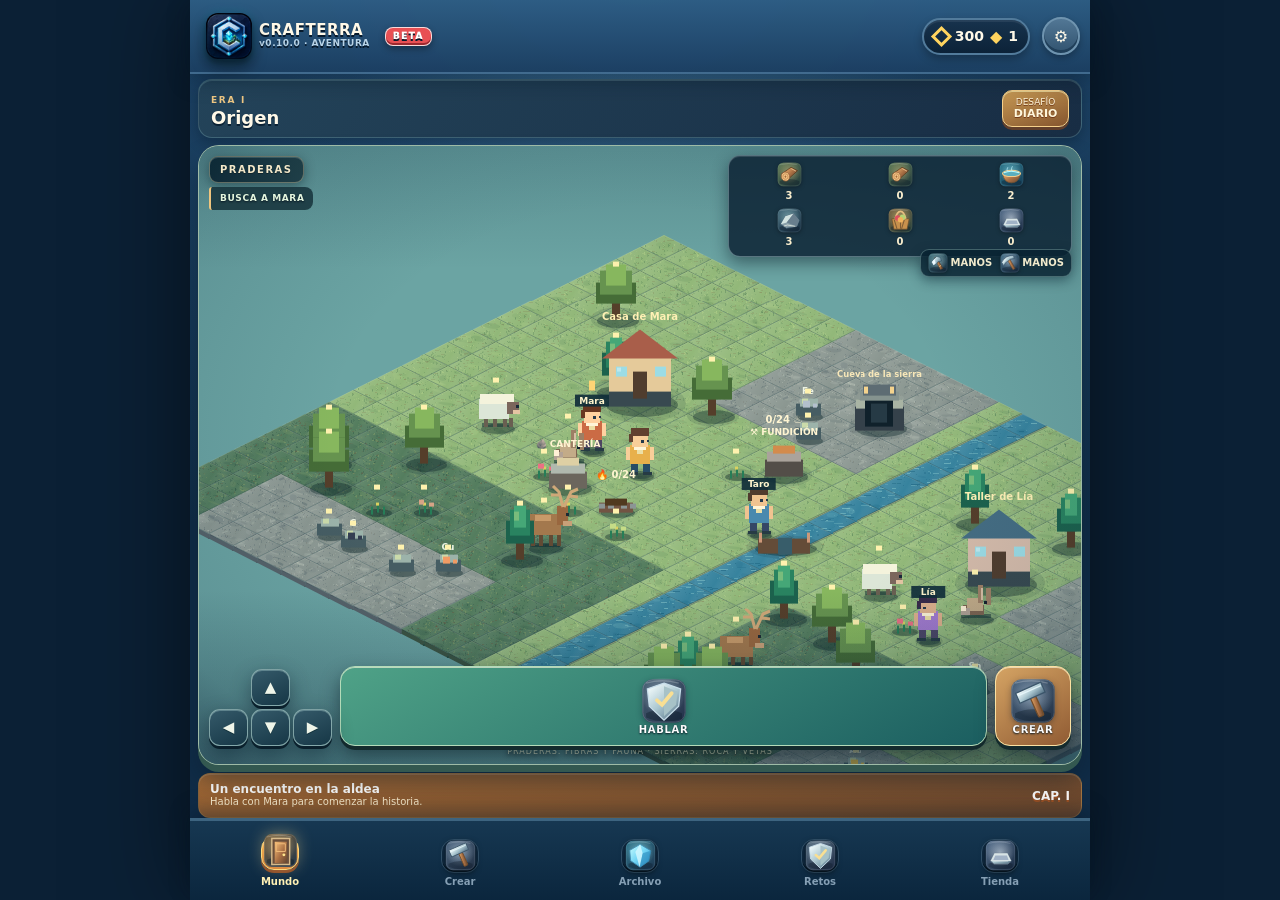
==== index.html @ af6bd3e3 "release(terrain): refresh index.html and offline PWA for textured ground v0.10.0" ====
<!doctype html><html lang="es"><head><meta charset="utf-8"><meta name="viewport" content="width=device-width,initial-scale=1,viewport-fit=cover,user-scalable=no"><meta name="theme-color" content="#112b3e"><meta name="description" content="CRAFTERRA — De una piedra a las estrellas."><link rel="manifest" href="manifest.webmanifest"><link rel="icon" type="image/png" sizes="64x64" href="assets/favicon-64.png"><link rel="apple-touch-icon" href="assets/apple-touch-icon.png"><link rel="stylesheet" href="css/game.css?v=0.2.32-visualb1"><link rel="stylesheet" href="css/adventure-world.css?v=0.8.0-premium3"><link rel="stylesheet" href="css/craft-layout.css?v=0.8.2"><title>CRAFTERRA</title></head><body>
<div id="splash"><div class="splash-brand"><img src="assets/crafterra-emblem.png" alt="CRAFTERRA"><strong>CRAFTERRA</strong><small>DE UNA PIEDRA A LAS ESTRELLAS</small></div><div class="loader"></div></div>
<div id="app" hidden><header><button class="brand" data-view="world"><img src="assets/crafterra-emblem.png" alt=""><span>CRAFTERRA<small>v0.10.0 · AVENTURA</small></span><b class="beta-badge">BETA</b></button><div class="wallet"><span class="coin"></span><b id="coins">0</b><span>◆</span><b id="level">1</b></div><button class="iconbtn" id="settingsBtn" aria-label="Ajustes">⚙</button></header>
<main><section id="view-world" class="view active"><div class="world-head"><div><small id="eraLabel">ERA I</small><h1 id="eraName">Naturaleza</h1><p id="missionHint">Explora el valle y habla con sus habitantes.</p></div><button id="dailyBtn" class="daily">DESAFÍO<br><b>DIARIO</b></button></div><div id="world" class="adventure-world" aria-label="Mundo isométrico interactivo"></div><div id="questStrip" class="adventure-quest"></div><section id="expeditionPanel" class="expedition-panel"></section></section>
<section id="view-craft" class="view"><div class="panel-title"><div><small>TALLER</small><h2>Laboratorio de ideas</h2></div><button id="clearBoard">Limpiar</button></div><div id="stationBar" aria-label="Estaciones de fabricación"></div><div id="craftBoard" aria-label="Mesa de fabricación de dos ingredientes"><p class="board-help">ELIGE DOS MATERIALES</p><div class="craft-slots" aria-hidden="true"><div class="craft-slot"><span>1</span><small>INGREDIENTE</small></div><div class="craft-slot"><span>2</span><small>INGREDIENTE</small></div></div><button id="combineBoard" class="craft-combine" disabled type="button">⚒ FUSIONAR</button></div><div class="inventory"><div class="inventory-head"><div class="inventory-heading"><b>MATERIALES</b><small id="inventoryCount"></small></div><select id="inventoryFilter" aria-label="Mostrar materiales"><option value="owned">Disponibles</option><option value="all">Descubiertos</option></select><input id="itemSearch" placeholder="Buscar..." aria-label="Buscar material"></div><div id="inventoryGrid"></div><p id="inventoryEmpty" hidden>No hay materiales que coincidan.</p></div></section>
<section id="view-book" class="view"><div class="panel-title"><div><small>ARCHIVO DEL INVENTOR</small><h2>Enciclopedia</h2></div><b id="bookCount"></b></div><div class="book-tabs"><button class="selected" data-book-mode="items">Objetos</button><button data-book-mode="hints">Mis pistas <span id="hintBookCount">0</span></button></div><div id="filters" class="filters"></div><div id="bookGrid" class="book-grid"></div><div id="hintLibrary" class="hint-library" hidden></div></section>
<section id="view-goals" class="view"><div class="panel-title"><div><small>RUMBO AL FUTURO</small><h2>Misiones y puzles</h2></div></div><div class="tabs"><button class="selected" data-goal="missions">Misiones</button><button data-goal="puzzles">Puzles</button><button data-goal="collections">Colecciones</button><button data-goal="achievements">Logros</button></div><div id="goalsList"></div></section>
<section id="view-shop" class="view"><div class="panel-title"><div><small>SUMINISTROS</small><h2>Tienda del inventor</h2></div></div><div id="shopList"></div></section></main>
<nav><button data-view="world" class="active"><i>⌂</i>Mundo</button><button data-view="craft"><i>◇</i>Crear</button><button data-view="book"><i>▦</i>Archivo</button><button data-view="goals"><i>★</i>Retos</button><button data-view="shop"><i>◆</i>Tienda</button></nav></div>
<div id="modal" class="modal" hidden><div class="modal-card"><button id="modalClose" class="close">×</button><div id="modalBody"></div></div></div><div id="toast"></div>
<script>
window.__CRAF_BOOT_OK=false;
window.addEventListener('error',function(e){window.__CRAF_LAST_ERROR=(e&&e.message)||'Error de carga';});
window.addEventListener('unhandledrejection',function(e){window.__CRAF_LAST_ERROR=(e&&e.reason&&e.reason.message)||String(e&&e.reason||'Error asíncrono');});
setTimeout(async function(){
 if(window.__CRAF_BOOT_OK)return;
 const splash=document.getElementById('splash');
 if(!splash)return;
 const repaired=sessionStorage.getItem('crafterra-repair-020');
 if(!repaired){
  sessionStorage.setItem('crafterra-repair-020','1');
  try{if('serviceWorker' in navigator){const regs=await navigator.serviceWorker.getRegistrations();await Promise.all(regs.map(r=>r.unregister()))}}catch(_){}
  try{if('caches' in window){const ks=await caches.keys();await Promise.all(ks.map(k=>caches.delete(k)))}}catch(_){}
  const u=new URL(location.href);u.searchParams.set('repair','019-'+Date.now());location.replace(u.href);return;
 }
 splash.innerHTML='<div style="max-width:320px;padding:24px;text-align:center;color:#fff;font-family:system-ui"><img src="assets/crafterra-emblem.png?v=0.2.4" alt="" style="width:96px;border-radius:22px"><h2 style="margin:14px 0 8px">No se pudo iniciar CRAFTERRA</h2><p style="opacity:.8;font-size:14px">La caché ya fue reparada. Vuelve a cargar esta página. Si persiste, abre la versión con <b>?repair=1</b>.</p><small style="opacity:.55">'+(window.__CRAF_LAST_ERROR||'Módulo principal no iniciado')+'</small></div>';
},5000);
</script><script type="module" src="js/app.js?v=0.10.0-terrain"></script></body></html>
---- css/game.css ----
:root{--ink:#eaf4ff;--muted:#8ca2b9;--panel:#17273b;--panel2:#20364c;--green:#67dfa1;--gold:#ffc65b;--nav:76px}*{box-sizing:border-box}html,body{margin:0;height:100%;background:#0b1524;color:var(--ink);font-family:Inter,ui-rounded,"SF Pro Rounded",system-ui,sans-serif;overflow:hidden}button,input{font:inherit}button{color:inherit}#splash{position:fixed;inset:0;z-index:99;background:radial-gradient(circle at 50% 30%,#244767,#0b1524 70%);display:grid;place-content:center;text-align:center}#splash img{width:min(82vw,500px)}.loader{width:110px;height:4px;background:#20364c;margin:32px auto;border-radius:5px;overflow:hidden}.loader:after{content:"";display:block;width:40%;height:100%;background:var(--green);animation:load .7s infinite alternate}@keyframes load{to{transform:translateX(160%)}}#app{height:100%;max-width:900px;margin:auto;background:linear-gradient(#112138,#0b1524);position:relative}header{height:70px;display:flex;align-items:center;padding:8px 14px;gap:12px;border-bottom:1px solid #ffffff12}.brand{border:0;background:none;display:flex;align-items:center;gap:8px;text-align:left;font-weight:900;letter-spacing:1px}.brand img{width:42px}.brand small{display:block;color:var(--muted);font-size:9px}.wallet{margin-left:auto;display:flex;gap:6px;align-items:center;background:#091525;padding:8px 11px;border-radius:18px}.wallet span{color:var(--gold)}.coin{width:15px;height:15px;border:3px solid var(--gold);transform:rotate(45deg);display:inline-block}.iconbtn{border:0;background:#20364c;border-radius:50%;width:38px;height:38px}main{height:calc(100% - 70px - var(--nav));overflow:hidden}.view{display:none;height:100%;overflow:auto;padding:16px}.view.active{display:block}.world-head,.panel-title{display:flex;justify-content:space-between;align-items:center}.world-head h1,.panel-title h2{margin:2px 0;font-size:25px}.world-head small,.panel-title small{color:var(--green);font-weight:900;letter-spacing:2px}.world-head p{margin:3px 0;color:var(--muted)}.daily{border:1px solid #5ccf98;background:#173d3b;border-radius:15px;padding:10px;color:#aaf4cf;font-size:10px}.daily b{font-size:14px}#world{height:min(48vh,440px);position:relative;margin:18px 0;background:linear-gradient(#5186ba 0 54%,#254968 54%);border-radius:28px;overflow:hidden;box-shadow:inset 0 0 60px #0b152477}.sky:after{content:"";position:absolute;width:70px;height:70px;right:12%;top:10%;border-radius:50%;background:#ffe798;box-shadow:0 0 40px #ffe79888}#worldTiles{position:absolute;left:50%;top:54%;transform:translate(-50%,-50%) rotateX(58deg) rotateZ(45deg);width:310px;height:310px}#worldTiles i{position:absolute;left:calc(var(--x)*20%);top:calc(var(--y)*20%);width:21%;height:21%;background:#4fa66d;border:1px solid #81d493;box-shadow:inset -9px -9px #307a55}.building{position:absolute;left:calc(13% + var(--x)*15%);top:calc(38% + var(--y)*10%);border:0;background:none;filter:drop-shadow(0 10px 4px #10203066);z-index:2}.building small{display:block;background:#102033cc;border-radius:8px;padding:2px 5px;font-size:9px}#questStrip{background:linear-gradient(100deg,#234259,#1b334b);border:1px solid #ffffff16;border-radius:18px;padding:13px 16px;display:grid;grid-template-columns:1fr auto;box-shadow:0 10px 24px #0003}#questStrip span{color:var(--muted);font-size:12px}#questStrip strong{grid-row:1/3;grid-column:2;color:var(--gold);align-self:center}.panel-title button,.tabs button,.filters button,#stationBar button{background:#20364c;border:0;border-radius:12px;padding:9px 12px}.inventory{background:#101f32;border-radius:22px;padding:12px;margin-top:12px}.inventory-head{display:flex;justify-content:space-between;align-items:center}.inventory-head input{width:40%;background:#0b1728;border:1px solid #ffffff18;border-radius:12px;padding:8px;color:white}#inventoryGrid{display:grid;grid-template-columns:repeat(5,1fr);gap:7px;max-height:185px;overflow:auto;margin-top:10px}.item{border:0;background:#1b3046;border-radius:14px;padding:8px 2px}.item small{display:block;white-space:nowrap;overflow:hidden;text-overflow:ellipsis;font-size:10px}.voxel{--c:#64d9a0;display:inline-block;width:44px;height:44px;background:var(--c);clip-path:polygon(50% 0,95% 22%,95% 72%,50% 100%,5% 72%,5% 22%);position:relative;box-shadow:inset -12px -10px #0002}.voxel:before{content:"";position:absolute;inset:0;background:#fff3;clip-path:polygon(50% 0,95% 22%,50% 48%,5% 22%)}.voxel i{position:absolute;left:44%;top:38%;width:12%;height:28%;background:#fff9;border-radius:2px}.piece .voxel,.discovery .voxel,.detail .voxel{width:62px;height:62px}.discovery .voxel{width:105px;height:105px}#stationBar{display:flex;gap:7px;overflow:auto;margin:10px 0}#stationBar button{white-space:nowrap;font-size:12px}#craftBoard{height:38vh;min-height:250px;position:relative;border-radius:25px;background:radial-gradient(circle,#31516b,#172b43);border:2px solid #ffffff0c;overflow:hidden}.board-help{text-align:center;color:#8ca2b9;font-size:12px}.piece{position:absolute;left:var(--x);top:var(--y);transform:translate(-50%,-50%);background:#10243bd9;border:1px solid #ffffff18;border-radius:17px;padding:8px;touch-action:none;z-index:3;transition:filter .15s}.piece.held{filter:drop-shadow(0 18px 9px #0008);z-index:8}.piece small{display:block;font-size:9px;max-width:75px}.filters,.tabs{display:flex;gap:7px;overflow:auto;margin:14px 0}.filters button,.tabs button{white-space:nowrap;color:var(--muted)}.filters .selected,.tabs .selected{background:#28604e;color:#b5f5d4}.book-grid{display:grid;grid-template-columns:repeat(3,1fr);gap:10px}.card{height:120px;border:1px solid #ffffff0e;background:#172a3f;border-radius:17px;display:grid;place-items:center;padding:10px}.card b{font-size:12px}.card small{font-size:9px;color:var(--green)}.card.locked{opacity:.48;filter:saturate(0)}.unknown{font-size:33px;color:#607086}.goal,.offer{display:flex;align-items:center;gap:12px;background:#172a3f;border:1px solid #ffffff0e;border-radius:17px;padding:14px;margin:9px 0}.goal>span{width:35px;height:35px;display:grid;place-items:center;background:#263e56;border-radius:50%;font-size:20px}.goal.done>span{background:#2d815d}.goal div,.offer div{flex:1}.goal small,.offer small{display:block;color:var(--muted);margin-top:3px}.goal strong{color:var(--gold);font-size:12px}.goal button,.offer button,.primary{border:0;background:#2b8060;padding:8px 12px;border-radius:10px}.shopicon{font-size:32px;color:var(--gold)}nav{position:absolute;bottom:0;left:0;right:0;height:var(--nav);padding-bottom:env(safe-area-inset-bottom);display:grid;grid-template-columns:repeat(5,1fr);background:#101e30ee;border-top:1px solid #ffffff13;backdrop-filter:blur(14px)}nav button{border:0;background:none;color:#71869d;font-size:10px}nav button i{display:block;font-style:normal;font-size:24px;margin-bottom:4px}nav button.active{color:var(--green)}.modal{position:fixed;inset:0;background:#050b13cc;z-index:20;display:grid;place-items:center;padding:20px}.modal[hidden]{display:none}.modal-card{width:min(92vw,480px);max-height:85vh;overflow:auto;background:linear-gradient(#203b55,#12243a);border:1px solid #ffffff20;border-radius:28px;padding:28px;position:relative;text-align:center;box-shadow:0 30px 80px #0008}.close{position:absolute;right:13px;top:12px;border:0;background:#ffffff10;border-radius:50%;width:32px;height:32px;font-size:22px}.discovery small{display:block;color:var(--green);font-weight:900;letter-spacing:2px;margin-top:12px}.discovery h2{font-size:32px;margin:7px}.discovery strong{color:var(--gold)}.detail p{color:#b6c6d6}.settings{display:grid;gap:10px}.settings button,.settings a{background:#25435c;color:white;border:0;border-radius:12px;padding:12px;text-decoration:none}.primary{margin:20px auto;display:block}#toast{position:fixed;left:50%;bottom:100px;transform:translate(-50%,30px);background:#effff7;color:#153629;padding:11px 18px;border-radius:22px;font-weight:800;opacity:0;pointer-events:none;transition:.25s;z-index:50;white-space:nowrap}#toast.show{opacity:1;transform:translate(-50%,0)}@media(min-width:700px){#inventoryGrid{grid-template-columns:repeat(8,1fr)}.book-grid{grid-template-columns:repeat(5,1fr)}}@media(prefers-reduced-motion:reduce){*{animation:none!important;transition:none!important}}

/* v0.1.4 descriptive inventory art */
.item-art,.item-glyph{display:inline-grid;place-items:center;width:58px;height:58px;vertical-align:middle}.item-art img{width:100%;height:100%;object-fit:contain;border-radius:0;filter:drop-shadow(0 7px 5px #0008);pointer-events:none}.item-glyph{font-size:38px;line-height:1;filter:drop-shadow(0 7px 5px #0008)}.piece .item-art,.piece .item-glyph,.detail .item-art,.detail .item-glyph{width:72px;height:72px}.piece .item-glyph,.detail .item-glyph{font-size:50px}.discovery .item-art,.discovery .item-glyph{width:112px;height:112px}.discovery .item-glyph{font-size:78px}.item{min-height:92px}.item .item-art,.item .item-glyph{margin:auto}.building .item-art,.building .item-glyph{width:54px;height:54px}.building .item-glyph{font-size:38px}

.expedition-panel{margin:14px 0 8px;background:linear-gradient(135deg,#1a3548,#162a3d);border:1px solid #ffffff18;border-radius:20px;padding:15px;box-shadow:0 12px 30px #0003}.exp-head{display:flex;align-items:center;justify-content:space-between}.exp-head small,.exp-modal>small{color:var(--green);font-weight:900;letter-spacing:1.4px}.exp-head h3{margin:3px 0;font-size:18px}.exp-head>span{font-size:30px}.expedition-panel p,.muted{color:var(--muted);font-size:12px}.exp-meta{display:flex;justify-content:space-between;gap:10px;font-size:11px;color:#c9d7e5}.exp-open{width:100%;margin:13px 0 0}.exp-status{width:34px;height:34px;border-radius:50%;display:grid;place-items:center;background:#29465e}.exp-status.ready{background:#2b8060;color:#d8ffec}.exp-timer{margin:10px 0;background:#091827;border-radius:13px;padding:10px;font-weight:900;text-align:center;color:#b9ffdb;font-variant-numeric:tabular-nums}.exp-timer.big{font-size:28px;padding:18px}.exp-modal{text-align:left}.exp-modal h2{margin:6px 0 8px}.exp-big{font-size:54px;display:block;text-align:center}.exp-destinations{display:grid;gap:9px;margin-top:15px}.exp-destination{width:100%;display:flex;align-items:center;gap:12px;text-align:left;border:1px solid #ffffff13;background:#172d43;border-radius:15px;padding:12px}.exp-destination>span{font-size:28px}.exp-destination div{flex:1}.exp-destination small{display:block;color:var(--muted);margin-top:3px}.exp-destination.locked{opacity:.48}.equipment-card{display:flex;align-items:center;gap:12px;background:#10273a;border-radius:15px;padding:12px;margin:14px 0}.equipment-card>span{font-size:27px}.equipment-card small{display:block;color:var(--muted)}.duration-grid{display:grid;grid-template-columns:repeat(2,1fr);gap:9px}.duration-grid button{border:1px solid #ffffff16;background:#1c3b4e;border-radius:15px;padding:14px;color:white}.duration-grid b,.duration-grid small{display:block}.duration-grid small{color:var(--muted);font-size:10px;margin-top:4px}.loot-list{display:grid;gap:7px;margin:14px 0}.loot-row{display:grid;grid-template-columns:58px 1fr auto;align-items:center;background:#10283b;border-radius:14px;padding:6px 10px}.loot-row .item-art,.loot-row .item-glyph{width:48px;height:48px}.loot-row strong{color:var(--gold);font-size:18px}.reward-ad{width:100%;border:1px solid #7ae2ae;background:#173c35;color:#baffd8;border-radius:13px;padding:12px;font-weight:900}.ad-note{display:block;text-align:center;color:var(--muted);margin-top:6px}.item{position:relative}.item .qty{position:absolute;right:5px;top:5px;background:#0a1725cc;border:1px solid #ffffff16;border-radius:8px;padding:2px 5px;color:#d8ffec;font-size:9px;font-style:normal}
/* v0.2.4 · nuevo emblema dentro del juego */
.splash-brand{display:grid;justify-items:center;gap:8px}.splash-brand img{width:min(46vw,220px)!important;border-radius:34px;box-shadow:0 24px 70px #0009,0 0 55px #18d9ff35}.splash-brand strong{font-size:clamp(28px,8vw,52px);letter-spacing:5px}.splash-brand small{color:#8feeff;letter-spacing:2px;font-weight:800;font-size:10px}.brand img{width:46px;height:46px;object-fit:cover;border-radius:12px;box-shadow:0 5px 14px #0007,0 0 12px #14d9ff33}.brand span{line-height:1.05}

.offer.disabled{opacity:.52}.offer.disabled button{cursor:not-allowed}.shop-confirm>small,.shop-receipt>small{color:var(--green);font-weight:900;letter-spacing:1.2px}.shop-confirm h2,.shop-receipt h2{margin:6px 0 8px}.shop-confirm>p,.shop-receipt>p{color:var(--muted);font-size:13px}.shop-contents{display:grid;gap:7px;margin:14px 0}.shop-line{display:grid;grid-template-columns:48px 1fr auto;align-items:center;gap:8px;background:#10283b;border:1px solid #ffffff10;border-radius:13px;padding:7px 10px}.shop-line .item-art,.shop-line .item-glyph{width:42px;height:42px}.shop-line small{display:block;color:var(--muted);margin-top:2px}.shop-line strong{font-size:17px;color:var(--gold)}.shop-balance{display:flex;justify-content:space-between;align-items:center;background:#0b1c2b;border-radius:12px;padding:10px 12px;margin:8px 0}.shop-balance.after{border:1px solid #ffffff12}.shop-balance span{color:var(--muted);font-size:12px}.shop-balance b{color:#fff}.shop-confirm .primary,.shop-receipt .primary{width:100%;margin-top:12px}.shop-cancel{width:100%;margin-top:7px;background:transparent;border:1px solid #ffffff18;color:var(--muted);border-radius:12px;padding:11px;font-weight:800}

.beta-badge{
  display:inline-flex;
  align-items:center;
  justify-content:center;
  margin-left:8px;
  padding:3px 7px;
  border:1px solid rgba(255,255,255,.78);
  border-radius:7px;
  color:#fff;
  background:rgba(255,255,255,.08);
  font-size:10px;
  font-weight:950;
  letter-spacing:1.35px;
  line-height:1;
  text-transform:uppercase;
  flex:0 0 auto;
}

.hint-eligibility{display:grid;gap:5px;margin:12px 0;padding:10px 12px;border-radius:12px;background:#10283b;border:1px solid #ffffff10}.hint-eligibility span{font-size:11px;color:#baffd8;font-weight:800}

.book-tabs{display:grid;grid-template-columns:1fr 1fr;gap:8px;margin:0 0 12px}.book-tabs button{border:1px solid #ffffff14;background:#10283b;color:var(--muted);border-radius:12px;padding:10px;font-weight:900}.book-tabs button.selected{background:#1c4655;color:#fff;border-color:#79dfad66}.book-tabs span{display:inline-grid;place-items:center;min-width:20px;height:20px;margin-left:4px;padding:0 5px;border-radius:10px;background:#ffffff12;color:#fff;font-size:10px}.hint-library{display:grid;gap:10px;padding-bottom:18px}.hint-note{background:linear-gradient(145deg,#142e43,#102438);border:1px solid #ffffff12;border-radius:16px;padding:13px;box-shadow:0 8px 20px #0002}.hint-note.solved{border-color:#75dfaa44}.hint-note-head{display:flex;align-items:center;gap:10px}.hint-note-head>span{font-size:27px}.hint-note-head>div{flex:1}.hint-note-head small{display:block;color:var(--green);font-size:9px;font-weight:900;letter-spacing:1px}.hint-note-head b{display:block;margin-top:2px}.hint-note-head strong{color:#9cffc8;font-size:20px}.hint-note p{font-size:14px;line-height:1.45;margin:12px 0;color:#eef7ff}.hint-note-meta{display:flex;justify-content:space-between;gap:10px;border-top:1px solid #ffffff0d;padding-top:9px;font-size:10px}.hint-note-meta span{color:var(--muted)}.hint-note-meta b{text-align:right;color:#cfe6f5}.hint-empty{text-align:center;padding:35px 20px;background:#10283b;border-radius:16px;border:1px dashed #ffffff20}.hint-empty>span{font-size:44px}.hint-empty h3{margin:9px 0 5px}.hint-empty p{color:var(--muted);font-size:12px}

#bookGrid[hidden],#hintLibrary[hidden],#filters[hidden]{display:none!important}

.reward-layer{position:fixed;z-index:9999;left:0;right:0;top:max(82px,calc(env(safe-area-inset-top) + 64px));display:grid;justify-items:center;pointer-events:none;padding:0 14px}
.reward-pop{width:min(430px,calc(100vw - 28px));box-sizing:border-box;display:grid;grid-template-columns:54px 1fr;gap:12px;align-items:center;padding:13px 15px;border-radius:18px;background:linear-gradient(135deg,#14364bfa,#102a3dfa);border:1px solid #ffffff22;box-shadow:0 18px 50px #0009;transform:translateY(-24px) scale(.96);opacity:0;transition:transform .28s ease,opacity .28s ease;backdrop-filter:blur(16px)}
.reward-pop.show{transform:translateY(0) scale(1);opacity:1}
.reward-pop.collection{border-color:#f3c75d88}
.reward-pop.achievement{border-color:#80e8b488}
.reward-symbol{width:50px;height:50px;border-radius:15px;display:grid;place-items:center;font-size:29px;background:#ffffff10}
.reward-copy{display:grid;gap:2px}
.reward-copy small{font-size:9px;letter-spacing:1.25px;font-weight:950;color:#75e5ac}
.reward-pop.collection .reward-copy small{color:#ffd76f}
.reward-copy b{font-size:16px;color:#fff}
.reward-copy span{font-size:12px;font-weight:900;color:#ffd86b}
.wallet.reward-pulse{animation:walletRewardPulse .65s ease}
@keyframes walletRewardPulse{0%,100%{transform:scale(1)}35%{transform:scale(1.09);filter:brightness(1.45)}65%{transform:scale(1.04)}}

.reward-pop.mission{border-color:#78bdf088}
.reward-pop.mission .reward-copy small{color:#8ed0ff}

.daily-run{margin:0 0 12px;padding:11px 12px;border-radius:15px;border:1px solid #76e3ad66;background:linear-gradient(135deg,#173c3d,#173048);display:grid;grid-template-columns:1fr auto 34px;gap:10px;align-items:center}.daily-run[hidden]{display:none!important}.daily-run div{display:grid;gap:2px}.daily-run small{font-size:9px;font-weight:950;letter-spacing:1.1px;color:#76e3ad}.daily-run b{font-size:14px}.daily-run span{font-size:10px;color:var(--muted)}.daily-run>strong{color:#ffd66d}.daily-run>button{width:32px;height:32px;border:0;border-radius:50%;background:#ffffff12;color:#fff;font-size:20px}.daily-rules{display:grid;gap:7px;margin:14px 0;padding:12px;border-radius:13px;background:#10283b}.daily-rules span{font-size:12px;color:#baffd8}.daily-result{text-align:center}.daily-result>small{color:var(--green);font-weight:950;letter-spacing:1.2px}.daily-result h2{margin:7px 0}.daily-result>p{color:#dce9f4}.daily-result>strong{display:block;color:var(--muted);font-size:12px;margin:12px 0}.daily-result.success h2{color:#baffd8}.daily-result.fail h2{color:#ffd089}.reward-pop.daily{border-color:#7adfb288}.reward-pop.daily .reward-copy small{color:#8ff4bf}

.detail-stock{display:flex;justify-content:space-between;align-items:center;margin:10px 0;padding:9px 11px;background:#10283b;border-radius:11px;color:var(--muted);font-size:12px}.detail-stock strong{color:#fff;font-size:16px}.known-recipe{color:#caffdf}.direct-card{margin-top:15px;padding:13px;border-radius:15px;background:linear-gradient(135deg,#173a43,#17314b);border:1px solid #75e5ac55}.direct-card>small,.direct-modal>small{display:block;color:var(--green);font-weight:950;letter-spacing:1.1px;font-size:9px}.direct-card>b{display:block;margin:4px 0;font-size:16px}.direct-card>p,.direct-modal>p{color:var(--muted);font-size:12px;line-height:1.4}.direct-card .primary{width:100%;margin-top:8px}.direct-title{display:flex;align-items:center;gap:12px;margin:7px 0 12px}.direct-title .item-art,.direct-title .item-glyph{width:68px;height:68px}.direct-title h2{margin:0}.direct-title span{color:var(--muted);font-size:11px}.direct-cost{display:grid;gap:7px;margin:9px 0 13px}.direct-cost>div{display:grid;grid-template-columns:46px 1fr auto;gap:8px;align-items:center;padding:7px 9px;border-radius:12px;background:#10283b}.direct-cost .item-art,.direct-cost .item-glyph{width:42px;height:42px}.direct-cost span{display:grid}.direct-cost small{color:var(--muted);font-size:9px}.direct-cost strong{color:#ffd56a;font-size:16px}.direct-missing{display:flex;flex-wrap:wrap;gap:6px;margin:8px 0 12px}.direct-missing small{width:100%;color:#ffb48f;font-weight:900}.direct-missing span{padding:5px 8px;border-radius:9px;background:#5a2b263d;color:#ffd2bf;font-size:11px}.direct-modal .primary{width:100%;margin-top:9px}.direct-modal .primary:disabled{opacity:.45}.direct-chain-btn{width:100%;margin-top:7px;padding:10px;border-radius:11px;border:1px solid #ffffff18;background:transparent;color:#b9c9d8;font-weight:800}.recipe-chain{display:grid;gap:6px;margin:14px 0}.chain-line{padding:8px 10px 8px calc(10px + var(--depth)*8px);border-radius:10px;background:#10283b;display:flex;justify-content:space-between;gap:9px;font-size:11px}.chain-line span{color:var(--muted)}.chain-line b{color:#d8ffeb;text-align:right}

.direct-routes{display:grid;gap:11px;margin:13px 0}.direct-route{padding:12px;border-radius:15px;background:#10283b;border:1px solid #ffffff13}.direct-route.available{border-color:#68dba44a}.direct-route.blocked{opacity:.74}.route-head{display:flex;justify-content:space-between;align-items:center;margin-bottom:8px}.route-head div{display:grid}.route-head small{font-size:8px;letter-spacing:1.2px;color:var(--green);font-weight:950}.route-head b{font-size:13px}.route-head>strong{font-size:18px;color:#9df6c2}.direct-route.blocked .route-head>strong{color:#ffbe98}.route-materials{display:grid;gap:5px}.route-mat{display:grid;grid-template-columns:42px 1fr auto;gap:8px;align-items:center;padding:6px 8px;border-radius:11px;background:#0c2132}.route-mat .item-art,.route-mat .item-glyph{width:38px;height:38px}.route-mat span{display:grid}.route-mat small{font-size:9px;color:var(--muted)}.route-mat strong{color:#ffd36b}.route-mat.short{outline:1px solid #ff9f7960}.route-mat.short strong{color:#ffb28e}.auto-steps{display:flex;flex-wrap:wrap;gap:5px;margin:8px 0}.auto-steps>small{width:100%;font-size:8px;color:#88caff;font-weight:950;letter-spacing:1px}.auto-steps span{font-size:10px;padding:5px 7px;border-radius:8px;background:#173a54;color:#cdeaff}.missing-row{width:100%;display:flex;align-items:center;justify-content:space-between;gap:8px;padding:5px 0}.missing-row>button{border:1px solid #ffb58c66;background:#4a2b25;color:#ffd8c5;border-radius:9px;padding:6px 9px;font-size:10px;font-weight:900}.direct-route .primary{width:100%;margin-top:9px}

.mastery-card{margin:14px 0;padding:13px;border-radius:15px;background:linear-gradient(135deg,#172f48,#18394b);border:1px solid #7fd8ff38}.mastery-card.max{background:linear-gradient(135deg,#3d3117,#273447);border-color:#ffd66d88}.mastery-head{display:flex;justify-content:space-between;align-items:center}.mastery-head>div{display:grid}.mastery-head small{font-size:8px;letter-spacing:1.15px;color:#8fd4ff;font-weight:950}.mastery-card.max .mastery-head small{color:#ffd66d}.mastery-head b{font-size:15px;margin-top:2px}.mastery-head>strong{font-size:20px;color:#9edcff}.mastery-card.max .mastery-head>strong{color:#ffd66d}.mastery-bar{height:7px;margin:10px 0 7px;border-radius:8px;background:#091c2b;overflow:hidden}.mastery-bar i{display:block;height:100%;border-radius:inherit;background:linear-gradient(90deg,#67dba4,#77c8ff)}.mastery-card.max .mastery-bar i{background:linear-gradient(90deg,#f7be4e,#fff0a5)}.mastery-meta{display:flex;justify-content:space-between;gap:8px;font-size:9px}.mastery-meta span{color:var(--muted)}.mastery-meta b{color:#d8f4ff;text-align:right}.mastery-stats{display:flex;gap:10px;margin-top:7px;font-size:9px;color:#8da7ba}.mastery-mini{display:flex;justify-content:space-between;align-items:center;margin:7px 0 11px;padding:7px 9px;border-radius:10px;background:#10283b;font-size:10px}.mastery-mini span{color:#ffd66d;font-weight:900}.mastery-mini b{color:var(--muted)}.batch-picker{margin:10px 0 12px}.batch-picker>small{display:block;color:var(--muted);font-size:8px;font-weight:900;letter-spacing:1px;margin-bottom:6px}.batch-picker>div{display:flex;gap:7px}.batch-picker button{flex:1;padding:9px 8px;border-radius:10px;border:1px solid #ffffff16;background:#10283b;color:#cbd9e5;font-weight:900}.batch-picker button.selected{background:#245c51;border-color:#78dfaf77;color:#fff}.reward-pop.mastery{border-color:#ffd66d88;background:linear-gradient(135deg,#3c321bfa,#17324afa)}.reward-pop.mastery .reward-copy small,.reward-pop.mastery .reward-copy span{color:#ffd66d}

.reward-layer{
  position:fixed;
  z-index:9999;
  inset:0;
  display:grid;
  place-items:center;
  pointer-events:none;
  padding:calc(env(safe-area-inset-top) + 18px) 18px calc(env(safe-area-inset-bottom) + 24px);
  background:rgba(4,12,22,.28);
  backdrop-filter:blur(6px);
}
.reward-layer:empty{display:none}
.reward-pop.premium{
  position:relative;
  width:min(420px,calc(100vw - 36px));
  min-height:310px;
  box-sizing:border-box;
  display:flex;
  flex-direction:column;
  align-items:center;
  justify-content:center;
  text-align:center;
  gap:8px;
  padding:30px 24px 24px;
  border-radius:28px;
  overflow:hidden;
  pointer-events:auto;
  background:
    radial-gradient(circle at 50% 10%,rgba(90,220,255,.18),transparent 38%),
    linear-gradient(155deg,#173552 0%,#10263c 48%,#0a1a2b 100%);
  border:1px solid rgba(151,221,255,.34);
  box-shadow:
    0 28px 80px rgba(0,0,0,.58),
    inset 0 1px 0 rgba(255,255,255,.12),
    0 0 0 1px rgba(65,190,255,.08);
  opacity:0;
  transform:translateY(18px) scale(.94);
  transition:opacity .32s ease,transform .42s cubic-bezier(.22,.9,.26,1);
}
.reward-pop.premium.show{opacity:1;transform:translateY(0) scale(1)}
.reward-pop.premium.hide{opacity:0;transform:translateY(-10px) scale(.97)}
.reward-pop.premium.collection{
  background:
    radial-gradient(circle at 50% 5%,rgba(255,214,96,.22),transparent 38%),
    linear-gradient(155deg,#3b331c 0%,#20344a 50%,#0b1b2b 100%);
  border-color:rgba(255,215,103,.48);
}
.reward-pop.premium.mastery{
  background:
    radial-gradient(circle at 50% 5%,rgba(255,208,92,.24),transparent 40%),
    linear-gradient(155deg,#3b311c 0%,#203148 52%,#0b1b2b 100%);
  border-color:rgba(255,211,104,.5);
}
.reward-pop.premium.daily{
  background:
    radial-gradient(circle at 50% 5%,rgba(103,239,177,.22),transparent 40%),
    linear-gradient(155deg,#193b34 0%,#183247 52%,#0b1b2b 100%);
  border-color:rgba(120,233,180,.48);
}
.reward-pop.premium.mission{
  border-color:rgba(121,193,255,.45);
}
.reward-pop.premium.achievement{
  border-color:rgba(165,226,255,.42);
}
.reward-emblem{
  width:92px;
  height:92px;
  display:grid;
  place-items:center;
  border-radius:26px;
  font-size:48px;
  background:linear-gradient(145deg,rgba(255,255,255,.15),rgba(255,255,255,.04));
  border:1px solid rgba(255,255,255,.18);
  box-shadow:
    inset 0 1px 0 rgba(255,255,255,.18),
    0 14px 35px rgba(0,0,0,.28),
    0 0 30px rgba(97,207,255,.16);
}
.reward-pop.premium>small{
  margin-top:5px;
  color:#7fe8b7;
  font-size:10px;
  font-weight:950;
  letter-spacing:1.7px;
}
.reward-pop.premium.collection>small,
.reward-pop.premium.mastery>small{color:#ffd76d}
.reward-pop.premium h2{
  margin:0;
  max-width:92%;
  font-size:25px;
  line-height:1.1;
  color:#fff;
  text-wrap:balance;
}
.reward-detail{
  margin-top:7px;
  padding:9px 14px;
  border-radius:13px;
  background:rgba(0,0,0,.18);
  color:#ffd66d;
  font-size:15px;
  font-weight:950;
  letter-spacing:.2px;
}
.reward-hint{
  margin-top:12px;
  color:rgba(220,237,248,.58);
  font-size:10px;
  opacity:0;
  transition:opacity .3s ease;
}
.reward-pop.premium.readable .reward-hint{opacity:1}
.reward-close{
  position:absolute;
  top:14px;
  right:14px;
  width:36px;
  height:36px;
  border:0;
  border-radius:50%;
  display:grid;
  place-items:center;
  background:rgba(255,255,255,.08);
  color:#dbeaf5;
  font-size:24px;
  line-height:1;
}
.reward-glow{
  position:absolute;
  width:220px;
  height:220px;
  border-radius:50%;
  top:-120px;
  background:radial-gradient(circle,rgba(102,216,255,.28),rgba(102,216,255,0) 70%);
  filter:blur(10px);
  pointer-events:none;
}
.reward-shine{
  position:absolute;
  inset:-60%;
  background:linear-gradient(115deg,transparent 43%,rgba(255,255,255,.15) 49%,transparent 55%);
  transform:translateX(-55%) rotate(8deg);
  animation:rewardShine 2.2s ease .4s 1;
  pointer-events:none;
}
@keyframes rewardShine{
  0%{transform:translateX(-55%) rotate(8deg)}
  100%{transform:translateX(55%) rotate(8deg)}
}
.wallet.reward-pulse{animation:walletRewardPulse .8s ease}

.reward-layer{
  position:fixed!important;
  z-index:9999!important;
  left:0!important;
  right:0!important;
  top:max(82px,calc(env(safe-area-inset-top) + 66px))!important;
  bottom:auto!important;
  display:grid!important;
  justify-items:center!important;
  place-items:initial!important;
  pointer-events:none!important;
  padding:0 12px!important;
  background:transparent!important;
  backdrop-filter:none!important;
}
.reward-layer:empty{display:none!important}
.reward-pop.compact{
  position:relative;
  width:min(440px,calc(100vw - 24px));
  min-height:0;
  box-sizing:border-box;
  display:grid;
  grid-template-columns:50px 1fr 34px;
  gap:11px;
  align-items:center;
  padding:12px 12px 12px 13px;
  border-radius:18px;
  overflow:hidden;
  pointer-events:auto;
  text-align:left;
  background:
    linear-gradient(120deg,rgba(18,43,64,.98),rgba(12,29,46,.98));
  border:1px solid rgba(112,211,255,.28);
  box-shadow:0 16px 38px rgba(0,0,0,.38),inset 0 1px 0 rgba(255,255,255,.08);
  opacity:0;
  transform:translateY(-16px) scale(.98);
  transition:opacity .26s ease,transform .32s cubic-bezier(.22,.9,.26,1);
}
.reward-pop.compact.show{opacity:1;transform:translateY(0) scale(1)}
.reward-pop.compact.hide{opacity:0;transform:translateY(-10px) scale(.985)}
.reward-pop.compact.collection{
  background:linear-gradient(120deg,#3b3019f7,#172d43f7);
  border-color:rgba(255,210,92,.42);
}
.reward-pop.compact.mastery{
  background:linear-gradient(120deg,#352a1af7,#172d43f7);
  border-color:rgba(255,207,93,.45);
}
.reward-pop.compact.daily{
  background:linear-gradient(120deg,#173b34f7,#172d43f7);
  border-color:rgba(105,232,174,.42);
}
.reward-pop.compact.mission{
  background:linear-gradient(120deg,#17324af7,#17283df7);
  border-color:rgba(105,187,255,.42);
}
.reward-pop.compact.achievement{
  background:linear-gradient(120deg,#292446f7,#17283df7);
  border-color:rgba(181,154,255,.42);
}
.reward-pop.compact .reward-emblem{
  width:48px;
  height:48px;
  border-radius:14px;
  display:grid;
  place-items:center;
  font-size:26px;
  background:rgba(255,255,255,.08);
  border:1px solid rgba(255,255,255,.12);
  box-shadow:inset 0 1px 0 rgba(255,255,255,.08);
}
.reward-pop.compact .reward-copy{
  min-width:0;
  display:grid;
  gap:2px;
}
.reward-pop.compact .reward-copy small{
  font-size:8px;
  line-height:1.2;
  font-weight:950;
  letter-spacing:1.15px;
  color:#78e2b0;
}
.reward-pop.compact.collection .reward-copy small,
.reward-pop.compact.mastery .reward-copy small{color:#ffd46a}
.reward-pop.compact.achievement .reward-copy small{color:#c6afff}
.reward-pop.compact.mission .reward-copy small{color:#8fd2ff}
.reward-pop.compact .reward-copy b{
  color:#fff;
  font-size:15px;
  line-height:1.15;
  white-space:normal;
}
.reward-pop.compact .reward-copy span{
  color:#ffd56a;
  font-size:11px;
  font-weight:900;
  line-height:1.25;
}
.reward-pop.compact .reward-close{
  position:static;
  width:32px;
  height:32px;
  border:0;
  border-radius:50%;
  display:grid;
  place-items:center;
  background:rgba(255,255,255,.07);
  color:#dbe9f4;
  font-size:20px;
}
.reward-pop.compact .reward-accent{
  position:absolute;
  left:0;
  top:0;
  bottom:0;
  width:4px;
  background:#67dca6;
}
.reward-pop.compact.collection .reward-accent,
.reward-pop.compact.mastery .reward-accent{background:#ffd15f}
.reward-pop.compact.mission .reward-accent{background:#73c8ff}
.reward-pop.compact.achievement .reward-accent{background:#b69cff}
.reward-pop.compact .reward-shine{
  position:absolute;
  inset:-120% -60%;
  pointer-events:none;
  background:linear-gradient(115deg,transparent 47%,rgba(255,255,255,.08) 50%,transparent 53%);
  transform:translateX(-45%);
  animation:rewardCompactShine 2.2s ease .35s 1;
}
@keyframes rewardCompactShine{
  from{transform:translateX(-45%)}
  to{transform:translateX(45%)}
}

.shop-batch{margin:13px 0;padding:12px;border-radius:15px;background:#0d2234;border:1px solid #ffffff14}.shop-batch>small{display:block;margin-bottom:8px;color:#8ea7ba;font-size:8px;font-weight:950;letter-spacing:1.1px}.shop-stepper{display:grid;grid-template-columns:48px 1fr 48px;gap:8px;align-items:center}.shop-stepper button{height:42px;border:1px solid #ffffff18;border-radius:12px;background:#17344a;color:#fff;font-size:22px;font-weight:900}.shop-stepper button:disabled{opacity:.3}.shop-stepper strong{text-align:center;font-size:24px;color:#fff}.shop-quick{display:grid;grid-template-columns:repeat(4,1fr);gap:6px;margin-top:8px}.shop-quick button{padding:7px 4px;border-radius:9px;border:1px solid #ffffff16;background:#10283b;color:#afc2d1;font-size:10px;font-weight:900}.shop-quick button.selected{background:#245c51;border-color:#78dfaf70;color:#fff}.shop-balance.insufficient b{color:#ff8d8d}.offer button{white-space:nowrap}

.rewarded-video-overlay{position:fixed;z-index:12000;inset:0;background:#03080df2;display:grid;place-items:center;padding:env(safe-area-inset-top) 0 env(safe-area-inset-bottom);opacity:0;transition:opacity .25s ease}.rewarded-video-overlay.show{opacity:1}.rewarded-video-overlay.closing{opacity:0}.rewarded-video-shell{width:100%;height:100%;max-width:520px;display:grid;grid-template-rows:auto 1fr auto auto;align-items:center;background:#050b11}.rewarded-video-top{padding:12px 16px 10px;display:flex;justify-content:space-between;gap:14px;align-items:center;color:#fff}.rewarded-video-top>div{display:grid}.rewarded-video-top small{font-size:8px;letter-spacing:1.2px;color:#8ba1b3;font-weight:950}.rewarded-video-top b{font-size:15px}.rewarded-video-status{font-size:9px;color:#ffd36a;text-align:right;max-width:180px}.rewarded-video{width:100%;height:100%;max-height:calc(100vh - 145px);object-fit:contain;background:#000}.rewarded-video-progress{height:5px;margin:9px 16px 7px;background:#17232d;border-radius:8px;overflow:hidden}.rewarded-video-progress i{display:block;width:0;height:100%;background:linear-gradient(90deg,#67dca6,#ffd05d);transition:width .15s linear}.rewarded-video-close{margin:0 16px 12px;padding:11px;border:1px solid #ffffff18;border-radius:12px;background:#142330;color:#d5e2eb;font-weight:900}

.rewarded-video-stage{position:relative;width:100%;height:100%;min-height:0;display:grid;place-items:center;background:#000;overflow:hidden}
.rewarded-video-stage .rewarded-video{grid-area:1/1;width:100%;height:100%;max-height:none;object-fit:contain}

.settings-save-panel{display:grid;gap:11px}.settings-save-panel h2{margin:0 0 3px}.settings-save-card{padding:14px;border-radius:16px;background:linear-gradient(145deg,#142c42,#102235);border:1px solid #75cfff2d;display:grid;gap:9px}.settings-save-card>small{font-size:8px;letter-spacing:1.1px;color:#80d8ff;font-weight:950}.settings-save-card h3{margin:0;font-size:17px}.settings-save-card p{margin:0 0 3px;color:#a9bbc8;font-size:11px;line-height:1.4}.settings-save-card button{width:100%}.save-summary{display:grid;grid-template-columns:repeat(4,1fr);gap:6px;margin:12px 0}.save-summary span{padding:9px 4px;border-radius:11px;background:#10263a;text-align:center;display:grid;gap:2px}.save-summary b{font-size:15px}.save-summary small{font-size:7px;color:#91a8b8}.save-summary-note{font-size:10px!important;color:#9eb1bf!important}


/* ===== v0.2.32 · VISUAL B · premium playful reskin ===== */
:root{
 --ink:#fff9e8;--muted:#b9c8d8;--panel:#213b55;--panel2:#31536d;
 --green:#65e39f;--gold:#ffd45f;--nav:82px;
 --vb-blue:#244c72;--vb-blue2:#163451;--vb-cream:#fff1c8;--vb-orange:#f3a23b;
}
html,body{background:#0b2035}
#app{background:
 radial-gradient(circle at 50% -12%,#4c86ae 0,#214b70 31%,#102c47 70%),
 linear-gradient(#214b70,#0b2035);box-shadow:0 0 90px #0008}
header{
 height:74px;padding:8px 10px;
 background:linear-gradient(180deg,#2d5c83f5,#1b3e61f5);
 border-bottom:2px solid #ffffff18;box-shadow:0 6px 20px #06142266;z-index:12;position:relative
}
.brand{gap:7px;letter-spacing:.5px;text-shadow:0 2px 0 #071a2c}
.brand img{width:46px;filter:drop-shadow(0 4px 2px #07152288)}
.brand span{font-size:15px}.brand small{color:#b8d4e8}
.beta-badge{font-size:9px;padding:4px 7px;border-radius:8px;background:#e85054;color:white;box-shadow:inset 0 -2px #9d292f,0 3px 7px #0005}
.wallet{background:linear-gradient(#17334d,#0c2238);border:2px solid #527b9b;border-radius:22px;padding:7px 10px;box-shadow:inset 0 2px #ffffff12,0 4px 8px #0004}
.wallet b{font-size:14px}.iconbtn{background:linear-gradient(#527795,#31536f);border:2px solid #6f94af;box-shadow:inset 0 -3px #203f59,0 3px 7px #0004}
main{height:calc(100% - 74px - var(--nav))}
.view{padding:14px 13px 20px;background:radial-gradient(circle at 50% 10%,#315d7c33,transparent 45%)}
.world-head,.panel-title{background:linear-gradient(135deg,#315f7e,#1e425f);border:2px solid #5d86a2;border-radius:20px;padding:11px 13px;box-shadow:inset 0 2px #ffffff17,0 7px 15px #06152355}
.world-head h1,.panel-title h2{font-size:24px;text-shadow:0 2px #0a2134}.world-head small,.panel-title small{color:#8cf0b7}
.world-head p{color:#d3e0e9}.daily{border:2px solid #f3c65b;background:linear-gradient(#f2a73e,#d8792c);color:#fff7d4;box-shadow:inset 0 2px #fff5,0 4px #87471d,0 7px 12px #0004;text-shadow:0 1px #743c1a}
#world{margin:13px 0 11px;border-radius:25px;border:3px solid #5e86a0;background:linear-gradient(#65a5d1 0 52%,#3c7897 52%);box-shadow:inset 0 0 50px #0b2c4666,0 9px 20px #06152266}
#world:before{content:"";position:absolute;inset:0;background:linear-gradient(180deg,#ffffff15,transparent 35%,#09283d25);pointer-events:none;z-index:1}
#questStrip{background:linear-gradient(105deg,#f3b44b,#d77b31);border:2px solid #ffd878;border-radius:17px;box-shadow:inset 0 2px #fff5,0 5px #8b4823,0 8px 14px #0004;color:white}
#questStrip span{color:#fff1d1}#questStrip strong{color:white;text-shadow:0 2px #a15325}
.panel-title button,.tabs button,.filters button,#stationBar button{
 background:linear-gradient(#426783,#2c4d68);border:2px solid #567d99;border-radius:13px;box-shadow:inset 0 1px #ffffff1f,0 3px #172f45;color:#eaf5fb;font-weight:800
}
.tabs .selected,.filters .selected,#stationBar button.active{background:linear-gradient(#66d99a,#2fa56b);border-color:#8cf0b7;box-shadow:inset 0 2px #fff4,0 3px #176f48;color:#fff}
#craftBoard{border-radius:24px;border:3px solid #557e9c;background:
 radial-gradient(circle at 50% 42%,#52728a 0,#2c4c64 42%,#17364f 100%);
 box-shadow:inset 0 0 55px #071b2b77,0 8px 18px #06152266}
#craftBoard:after{content:"";position:absolute;inset:9px;border:1px dashed #ffffff17;border-radius:18px;pointer-events:none}
.board-help{color:#d2e0e9;background:#102b42aa;width:max-content;max-width:88%;margin:12px auto;padding:6px 10px;border-radius:12px}
.inventory{background:linear-gradient(#193a55,#102d47);border:2px solid #476f8c;border-radius:22px;box-shadow:inset 0 2px #ffffff12,0 7px 15px #06152255}
.inventory-head b{font-size:13px;letter-spacing:1px;color:#ffe28a}.inventory-head input{background:#0a2238;border:2px solid #3f6582}
.item{background:linear-gradient(145deg,#365a73,#213f58);border:2px solid #4f7690;border-radius:15px;box-shadow:inset 0 2px #ffffff17,0 4px #102b3e;transition:transform .12s,filter .12s}
.item:active{transform:translateY(3px);box-shadow:inset 0 2px #ffffff12,0 1px #102b3e}
.item small{color:#f5f8f9;font-weight:800;text-shadow:0 1px #102538}
.item-art img{filter:drop-shadow(0 7px 4px #07131caa) saturate(1.08)}
.piece{background:linear-gradient(#315772ef,#183c58ef);border:2px solid #5f86a0;border-radius:18px;box-shadow:inset 0 2px #ffffff18,0 6px #102b40,0 12px 18px #0004}
.book-tabs{background:#102d47;border:2px solid #3e6682;border-radius:16px;padding:5px;margin-top:11px;display:flex;gap:5px}
.book-tabs button{flex:1;border:0;border-radius:11px;background:transparent;color:#a9bdcc;padding:9px;font-weight:900}
.book-tabs button.selected{background:linear-gradient(#67dda0,#35a86f);color:white;box-shadow:0 3px #176d49}
.card,.goal,.offer{background:linear-gradient(145deg,#31546e,#1b3b56);border:2px solid #496f89;box-shadow:inset 0 2px #ffffff13,0 5px #0e293e;border-radius:18px}
.card{height:126px}.card b{color:#fff;font-weight:900;text-shadow:0 1px #0d2537}.card small{color:#83ecb0;font-weight:900}
.goal>span{background:linear-gradient(#50728b,#31536c);border:2px solid #6689a1;box-shadow:0 3px #1b3b52}.goal.done>span{background:linear-gradient(#6cdda0,#31a56c);border-color:#90efb9}
.goal strong{color:#ffdc6e}.goal button,.offer button,.primary{background:linear-gradient(#6be09f,#32a66d);border:2px solid #8df0b8;box-shadow:inset 0 2px #fff5,0 4px #176d49;border-radius:12px;color:white;font-weight:950;text-shadow:0 1px #176342}
.shopicon{color:#ffda63;filter:drop-shadow(0 3px #8c5b1f)}
nav{height:var(--nav);background:linear-gradient(180deg,#173852f8,#0b263df8);border-top:3px solid #3d6480;box-shadow:0 -8px 18px #06152266;backdrop-filter:blur(16px)}
nav button{color:#86a0b5;font-weight:900;position:relative;padding-top:5px}
nav button i{width:38px;height:32px;margin:0 auto 3px;display:grid;place-items:center;border-radius:13px;font-size:21px;background:#102b43;border:1px solid #33546d;box-shadow:inset 0 -2px #071c2d}
nav button.active{color:#fff1b5}
nav button.active i{background:linear-gradient(#f5b34b,#d77b31);border-color:#ffd978;box-shadow:inset 0 2px #fff5,0 3px #8a4824;transform:translateY(-3px)}
.modal{background:#04111ddd;backdrop-filter:blur(5px)}
.modal-card{background:linear-gradient(155deg,#315a77,#173952);border:3px solid #6389a2;border-radius:25px;box-shadow:inset 0 2px #ffffff1c,0 22px 60px #0009}
.close{background:linear-gradient(#e96d65,#bd4646);border:2px solid #ff9a8f;box-shadow:0 3px #7c292e;color:white;font-weight:900}
#toast{background:linear-gradient(#fff7d6,#f4d983);color:#4a3715;border:2px solid #fff3ba;box-shadow:0 5px #9b7428,0 10px 22px #0006}
.expedition-panel{border-radius:20px!important;box-shadow:0 7px 16px #06152255!important}
@media(max-width:390px){
 .brand span{font-size:13px}.brand img{width:42px}.wallet{padding:6px 8px;gap:4px}
 .view{padding-left:10px;padding-right:10px}.world-head h1,.panel-title h2{font-size:21px}
}
---- css/adventure-world.css ----
/* CRAFTERRA RPG · prototipo isométrico mobile-first */
#world.adventure-world{height:clamp(300px,58vh,550px);min-height:300px;background:#5797a4;isolation:isolate;touch-action:manipulation;}
#world.adventure-world:before{display:none}
.adventure-canvas{position:absolute;inset:0;width:100%;height:100%;image-rendering:pixelated;image-rendering:crisp-edges;cursor:crosshair;touch-action:manipulation}
.adventure-hud{position:absolute;left:10px;top:10px;right:10px;display:grid;gap:4px;pointer-events:none;z-index:2;max-width:77%}
.adventure-hud b{width:max-content;max-width:100%;background:#123b48da;color:#fff4d8;border:1px solid #89b69a;padding:5px 10px;font-size:11px;letter-spacing:1.3px;border-radius:8px;text-shadow:0 1px #10252c}
.adventure-hud small{background:#123b48de;color:#e6f7d9;display:block;width:max-content;max-width:100%;padding:5px 9px;border-radius:6px;font-size:11px;font-weight:800;line-height:1.35}
.adventure-inventory{position:absolute;right:9px;top:10px;z-index:2;background:#153b4bdd;border:1px solid #8cb4ab;border-radius:9px;padding:7px;color:#fff7d9;font-size:10px;font-weight:800;max-width:25%;line-height:1.5;text-align:right;pointer-events:none}
.adventure-bottom{position:absolute;bottom:28px;left:9px;right:9px;display:flex;align-items:flex-end;justify-content:space-between;gap:5px;z-index:3}
.adventure-dpad{display:grid;justify-items:center;flex:0 0 auto;gap:2px}
.adventure-dpad>div{display:flex;gap:2px}
.adventure-bottom button{border:2px solid #a8cbad;color:#fff;background:#254b59db;box-shadow:0 3px 0 #0b2f3b9e,0 3px 10px #14292d99;font-weight:900;text-shadow:0 1px #12323b;touch-action:manipulation}
.adventure-dpad button{width:39px;height:34px;border-radius:8px;font-size:15px;display:grid;place-items:center;padding:0}
.adventure-bottom .adventure-action{flex:1;min-height:47px;border-radius:11px;background:#3e8067e8;min-width:92px;font-size:12px;padding:5px}
.adventure-bottom .adventure-craft{border-radius:11px;min-height:47px;background:#bf7e43ef;min-width:68px;padding:5px;font-size:12px}
.adventure-hint{position:absolute;left:7px;right:7px;bottom:5px;text-align:center;background:#112d34bb;color:#eaf5de;padding:3px;border-radius:7px;font-size:9px;pointer-events:none;z-index:2}
.adventure-dialog{position:absolute;z-index:8;left:8%;right:8%;top:50%;transform:translateY(-50%);max-height:92%;overflow:auto;padding:17px 16px;background:linear-gradient(145deg,#194058,#112f43);border:3px solid #f6d59d;border-radius:17px;color:#fff4dc;box-shadow:0 14px 40px #0009;text-align:left}
.adventure-dialog[hidden]{display:none}
.adventure-dialog h3{margin:0 0 9px;color:#ffe4a4;font-size:17px}
.adventure-dialog p{font-size:13px;line-height:1.5;margin:0 0 14px;white-space:pre-wrap}
.adventure-dialog #adv-dialog-actions{display:flex;gap:8px;flex-wrap:wrap}
.adventure-dialog button{border:2px solid #8ad39c;background:#286851;color:white;border-radius:10px;padding:9px 11px;font-weight:850;font-size:12px;flex:1}
#questStrip.adventure-quest{grid-template-columns:1fr auto}
#questStrip.adventure-quest span{grid-column:1;display:block}
#questStrip.adventure-quest strong{font-size:12px}
@media(max-height:520px) and (orientation:landscape){
 #world.adventure-world{height:clamp(220px,58vh,330px);min-height:220px}
 .adventure-hint{display:none}
 .adventure-bottom{bottom:7px}
 .adventure-dpad button{height:29px;width:33px}
 .adventure-bottom .adventure-action,.adventure-bottom .adventure-craft{min-height:37px}
 .adventure-hud b{font-size:9px}
 .adventure-hud small{font-size:10px}
 .adventure-inventory{font-size:9px}
}
@media(prefers-reduced-motion:reduce){.adventure-canvas{scroll-behavior:auto}}


/* Crafterra 0.4: guía más clara, botones amplios y trabajo visible */
#view-world{padding:9px 10px 18px;overscroll-behavior:contain}
#view-world .world-head{padding:10px 13px;border-radius:15px;gap:8px;min-height:64px}
#view-world .world-head h1{font-size:21px;line-height:1.1}
#view-world .world-head p{font-size:12px;line-height:1.35}
#view-world .world-head .daily{min-width:74px;padding:7px 8px;border-radius:11px}
#world.adventure-world{height:clamp(320px,62dvh,580px);border:3px solid #7ba893;border-radius:19px;margin:9px 0 8px;box-shadow:0 7px 0 #315953,0 12px 27px #09272d66}
.adventure-hud{left:10px;top:10px;right:auto;max-width:56%}
.adventure-hud b{font-size:11px;padding:7px 10px;background:#113e44e8;border-color:#8fcba9}
.adventure-hud small{font-size:11px;line-height:1.42;color:#ffedc4;background:#144651e8;white-space:normal}
.adventure-inventory{right:10px;top:10px;width:40%;max-width:40%;font-size:11px;line-height:1.65;padding:7px 9px;white-space:normal;text-align:right;border-radius:11px}
.adventure-tool{position:absolute;right:10px;top:72px;max-width:45%;z-index:2;background:#174851ef;border:1px solid #a2c6b3;border-radius:10px;color:#fff8db;padding:6px 9px;font-weight:850;font-size:10px;line-height:1.4;box-shadow:0 3px 10px #0b262c55;pointer-events:none;text-align:right}
.adventure-bottom{left:10px;right:10px;bottom:24px;align-items:end;gap:8px}
.adventure-dpad{display:grid;grid-template-columns:repeat(3,43px);grid-template-rows:repeat(2,40px);align-items:center;justify-items:center;gap:3px;min-width:135px}
.adventure-dpad .adv-up{grid-area:1/2}
.adventure-dpad .adv-left{grid-area:2/1}
.adventure-dpad .adv-down{grid-area:2/2}
.adventure-dpad .adv-right{grid-area:2/3}
.adventure-bottom .adventure-dpad button{width:43px;height:40px;border-radius:13px;background:#144b55e8;font-size:18px;border-color:#c1dfb7;box-shadow:0 4px 0 #13363d,0 7px 12px #0005}
.adventure-bottom button:active{transform:translateY(2px);box-shadow:0 1px 0 #13363d}
.adventure-bottom .adventure-action{min-height:53px;font-size:14px;border-radius:15px;background:#2f8b67;flex:1;min-width:98px;max-width:185px}
.adventure-bottom .adventure-craft{min-height:53px;font-size:13px;border-radius:15px;background:#bd8551;min-width:72px}
.adventure-work{position:absolute;z-index:4;left:10px;right:10px;bottom:114px;background:#153f46ef;color:#f5f6db;border:2px solid #a6d59d;padding:10px 13px;border-radius:15px;text-align:center;box-shadow:0 9px 20px #102e38aa}
.adventure-work[hidden]{display:none}
.adventure-work b{font-size:13px;display:block;margin-bottom:8px}
.adventure-work-track{height:12px;background:#153039;border-radius:99px;overflow:hidden;border:1px solid #ffffff44}
.adventure-work-track span{width:0%;height:100%;display:block;background:linear-gradient(90deg,#68d8a9,#ffde7a);transition:width .06s linear}
.adventure-dialog{left:5%;right:5%;padding:20px;border-width:2px;border-color:#ffdc97;background:linear-gradient(140deg,#225270,#17364c);box-shadow:0 16px 0 #112e3c,0 23px 60px #041522bb}
.adventure-dialog h3{font-size:19px}
.adventure-dialog p{font-size:14px;line-height:1.6}
.adventure-dialog button{min-height:46px;border-radius:13px;font-size:13px}
.adventure-hint{left:9px;right:9px;bottom:4px;font-size:10px;background:#143b3fc9}
#questStrip.adventure-quest{padding:10px 13px;border-radius:14px}
#questStrip.adventure-quest b{font-size:13px}
#questStrip.adventure-quest span{font-size:11px}
.tool-remaining{display:block;border:1px solid #76c9ab;background:#194d47;color:#e4ffde;font-weight:900;font-size:10px;border-radius:7px;padding:3px;margin:3px 3px 0}
.item:has(.tool-remaining){border-color:#76be9b}
@media (max-width:380px){
 .adventure-dpad{grid-template-columns:repeat(3,36px);grid-template-rows:repeat(2,36px);min-width:114px}
 .adventure-bottom .adventure-dpad button{width:36px;height:36px}
 .adventure-bottom .adventure-action{min-width:80px;font-size:12px}
 .adventure-bottom .adventure-craft{min-width:60px;font-size:11px}
 .adventure-inventory{font-size:10px}
}
@media (max-height:520px) and (orientation:landscape){
 #world.adventure-world{height:clamp(240px,66dvh,380px);min-height:240px}
 .adventure-tool{top:57px;font-size:9px}
 .adventure-inventory{font-size:9px;padding:5px 7px}
 .adventure-hud b{font-size:10px;padding:4px 7px}
 .adventure-hud small{font-size:10px;padding:4px 7px}
 .adventure-bottom{bottom:9px}
 .adventure-dpad{grid-template-columns:repeat(3,33px);grid-template-rows:repeat(2,30px);min-width:99px;gap:2px}
 .adventure-bottom .adventure-dpad button{height:30px;width:33px;font-size:13px;border-radius:9px}
 .adventure-bottom .adventure-action,.adventure-bottom .adventure-craft{min-height:36px;font-size:11px}
 .adventure-work{bottom:77px;padding:6px 8px}
 .adventure-work b{margin-bottom:4px;font-size:11px}
 .adventure-hint{display:none}
}

/* Interacciones de mundo: requisitos legibles en pantalla táctil */
.adventure-dialog button:disabled{opacity:.6;filter:grayscale(.5);cursor:not-allowed;border-color:#a79b8d;background:#43515b;text-shadow:none}
.adventure-dialog #adv-dialog-actions{gap:9px}
.adventure-dialog button{white-space:normal;line-height:1.3;min-width:120px}
.adventure-hud b{max-width:100%;white-space:normal}
@media(max-width:430px){.adventure-dialog{padding:14px 12px}.adventure-dialog button{min-width:110px}.adventure-inventory{max-width:43%;width:43%}}


/* ────────────────────────────────────────────────────────────────────────────
   CRAFTERRA 0.8 · Game-first premium HUD · iPhone / Android / iPad
   SVG artwork is self-hosted in js/adventure-art.js; no fonts or image CDNs.
   ──────────────────────────────────────────────────────────────────────────── */
#view-world{padding:5px 8px 14px}
#view-world .world-head{
 min-height:55px;padding:8px 12px;gap:8px;border-radius:14px;
 background:linear-gradient(125deg,#234359,#182d44);border:1px solid #7dabb455;
 box-shadow:inset 0 1px #b6e3e333,0 5px 14px #040e1b55
}
#view-world .world-head small{font-size:9px;letter-spacing:1.7px;color:#eec783}
#view-world .world-head h1{font-size:18px;line-height:1.13;margin:1px 0}
#view-world .world-head p{display:none}
#view-world .world-head .daily{
 min-width:67px;padding:6px 8px;border-radius:10px;
 border:1px solid #f6d08a;background:linear-gradient(160deg,#c79a54,#85552e);
 box-shadow:inset 0 1px #fff7bb99,0 3px 0 #603e2b;font-size:9px;color:#fff7db
}
#view-world .world-head .daily b{font-size:11px}
#world.adventure-world{
 height:clamp(430px,calc(100dvh - 280px),790px);min-height:430px;margin:7px 0;
 border:1px solid #b9d0b27a;border-radius:21px;overflow:hidden;
 background:#86a89c;
 box-shadow:inset 0 0 0 1px #233e448a,inset 0 0 40px #12394855,
            0 7px 0 #335850,0 16px 24px #071b2966
}
#world.adventure-world .adventure-canvas{z-index:0;touch-action:manipulation}
.adv-atmosphere{
 position:absolute;inset:0;z-index:1;pointer-events:none;
 background:radial-gradient(ellipse at 50% 47%,transparent 49%,#08273e22 86%,#0b213759 100%),
 linear-gradient(180deg,#09293c2b 0%,transparent 20%,transparent 72%,#0b24355a 100%)
}
.adventure-hud{left:10px;top:10px;right:auto;width:57%;max-width:57%;gap:4px;z-index:3}
.adventure-hud b{
 width:max-content;max-width:100%;font-size:10px;letter-spacing:1.5px;
 background:linear-gradient(110deg,#092331ed,#1b3942ec);
 padding:7px 10px;border:1px solid #d5c8a16b;border-radius:9px;
 color:#f2e7c8;box-shadow:0 3px 12px #05192270,inset 0 1px #c6f5ec30
}
.adventure-hud small{
 display:block;max-width:100%;padding:6px 9px;
 color:#e4f6de;background:#132e37ce;border-left:2px solid #efc57e;
 font-size:9px;line-height:1.24;letter-spacing:.6px;
 text-shadow:0 1px 2px #071622;border-radius:3px 8px 8px 3px;
}
.adventure-inventory{
 width:39%;max-width:39%;right:9px;top:9px;
 padding:6px;border-radius:12px;display:grid;grid-template-columns:repeat(3,minmax(0,1fr));
 gap:3px;background:#0c2334d9;border:1px solid #a9c8ce70;
 box-shadow:inset 0 1px #e5f6f722,0 6px 16px #07182277;
}
.adv-resource{display:flex;flex-direction:column;justify-content:center;align-items:center;gap:1px;min-width:0}
.adv-resource b{font-size:10px;color:#fbefce;font-variant-numeric:tabular-nums}
.adv-art{display:block;width:58px;height:58px;flex:none;pointer-events:none;filter:drop-shadow(0 2px 3px #010d1e55)}
.adv-art-xs{height:25px;width:25px;filter:drop-shadow(0 1px 2px #0005)}
.adv-art-sm{height:41px;width:41px}
.adv-art-md{height:62px;width:62px}
.adv-art-lg{height:63px;width:63px}
.adventure-tool{
 z-index:3;right:9px;top:103px;width:max-content;max-width:40%;padding:3px 7px;
 display:flex;gap:8px;align-items:center;justify-content:space-between;
 background:#092332d8;border:1px solid #9bc4c161;border-radius:9px;
 box-shadow:0 4px 12px #09233177;color:#f1eacc
}
.adventure-tool>span{display:flex;gap:2px;align-items:center;font-size:10px}
.adventure-tool .adv-art-xs{width:20px;height:20px}
.adventure-bottom{left:10px;right:10px;bottom:18px;gap:8px;z-index:4;align-items:end}
.adventure-dpad{
 grid-template-columns:repeat(3,39px);grid-template-rows:repeat(2,37px);
 min-width:121px;gap:3px;filter:drop-shadow(0 7px 10px #05172572)
}
.adventure-bottom .adventure-dpad button{
 width:39px;height:37px;border-radius:11px;line-height:1;
 background:linear-gradient(155deg,#355a6a,#163746);color:#eff5e9;
 border:1px solid #b0d4d0aa;box-shadow:inset 0 1px #bde4e052,0 3px 0 #0a202c;
 font-size:15px
}
.adventure-bottom .adventure-action,.adventure-bottom .adventure-craft{
 display:flex;flex-direction:column;justify-content:center;align-items:center;
 gap:0;padding:4px 5px;min-width:0;min-height:80px;max-width:none;
 text-shadow:0 1px 2px #051722;box-shadow:inset 0 1px #fffae09e,0 4px 0 #142b2d,0 9px 18px #07192288;
 border:1px solid #b3ceb0;letter-spacing:.7px;font-size:10px;border-radius:15px;
 transition:transform .09s ease,filter .12s ease
}
.adventure-bottom .adventure-action{
 flex:1;background:linear-gradient(150deg,#4fa287,#1b5e60);
 border-color:#b4dbb9
}
.adventure-bottom .adventure-craft{
 flex:0 0 76px;background:linear-gradient(145deg,#d5a464,#905b33);
 border-color:#fbe1a2
}
.adventure-action .adv-art-sm,.adventure-craft .adv-art-sm{height:46px;width:46px}
.adventure-bottom button:active{filter:brightness(1.22);transform:translateY(2px)}
.adventure-hint{
 z-index:3;left:14px;right:14px;bottom:5px;
 border:0;border-radius:0;background:transparent;
 color:#e8e8c8b3;letter-spacing:1px;font-size:8px;
 text-shadow:0 2px 5px #000
}
/* Action sheet remains in view of the world and never covers the whole screen */
.adventure-dialog{
 z-index:11;position:absolute;left:12px;right:12px;top:auto;bottom:118px;
 transform:none;max-height:min(59%,450px);padding:10px 11px 13px;
 overflow-y:auto;overscroll-behavior:contain;text-align:left;
 border:1px solid #d3b685a6;border-radius:19px;
 background:linear-gradient(150deg,#172c3bf5,#0d2030f7 62%,#142b32f5);
 box-shadow:0 12px 45px #020e1cd6,inset 0 1px #eff9f157,0 0 0 5px #07192645;
 -webkit-backdrop-filter:blur(17px);backdrop-filter:blur(17px)
}
.adventure-dialog[hidden]{display:none}
.adv-dialog-top{display:flex;justify-content:space-between;align-items:center;margin-bottom:5px;gap:8px}
.adv-dialog-top>span{font-size:9px;letter-spacing:2px;color:#cdbb91;font-weight:900}
.adv-dialog-top button#adv-dismiss{
 border:1px solid #9eb9be55;border-radius:50%;background:#ffffff0d;
 color:#e7e8e1;min-width:30px;width:30px;height:30px;min-height:30px;
 flex:none;font-size:21px;padding:0;line-height:1
}
.adv-dialog-heading{display:flex;gap:10px;align-items:center;margin:0 0 9px}
#adv-dialog-emblem{flex:none}
.adventure-dialog h3{font-size:17px;line-height:1.08;margin:0 0 3px;color:#ffe3a4;letter-spacing:.1px}
.adventure-dialog p{
 color:#cbdee2;font-size:11px;line-height:1.38;
 margin:0;white-space:pre-line;max-height:48px;overflow:auto
}
.adventure-dialog #adv-dialog-actions{
 display:grid;grid-template-columns:repeat(2,minmax(0,1fr));
 gap:8px;align-items:stretch
}
.adventure-dialog button.adv-choice{
 display:flex;flex-direction:column;gap:4px;align-items:center;justify-content:start;
 flex:none;min-width:0;min-height:111px;padding:7px 5px 8px;
 text-align:center;border:1px solid #95c5af76;border-radius:13px;
 color:#f6f3df;background:linear-gradient(152deg,#264a53,#1b353f);
 box-shadow:inset 0 1px #e8fff233,0 4px 0 #0a222c80;
 font-weight:750;text-shadow:0 1px 2px #122e3a;line-height:1.2
}
.adv-choice-graphic{display:grid;place-items:center;flex:0 0 auto;height:61px}
.adv-choice-copy{display:flex;flex-direction:column;align-items:center;gap:3px;min-width:0}
.adv-choice-title{font-size:11px;font-weight:900;letter-spacing:.1px;line-height:1.22;max-width:100%;text-wrap:balance}
.adv-choice-detail{font-size:9px;line-height:1.15;color:#b8cbd0;max-width:100%;font-weight:650;overflow-wrap:anywhere}
.adventure-dialog button.adv-choice:active{transform:translateY(3px);filter:brightness(1.18);box-shadow:inset 0 1px #d9ffe366}
.adventure-dialog button.adv-choice:disabled{
 opacity:.55;filter:saturate(.45);cursor:not-allowed;border-color:#617a86;
 background:linear-gradient(#31424c,#2a3540)
}
.adventure-dialog button.adv-choice-secondary{
 grid-column:1/-1;display:flex;flex-direction:row;justify-content:center;gap:7px;
 min-height:41px;padding:5px 12px;background:#20374670;border:1px solid #708c9170;
 border-radius:11px;color:#c3d2d8;box-shadow:none
}
.adventure-dialog button.adv-choice-secondary .adv-choice-graphic{height:27px}
.adventure-dialog button.adv-choice-secondary .adv-art-md{height:27px;width:27px}
.adventure-dialog button.adv-choice-secondary .adv-choice-title{font-size:11px}
.adventure-dialog button.adv-choice-secondary .adv-choice-detail{display:none}
.adventure-work{
 z-index:7;bottom:111px;left:12px;right:12px;padding:10px;
 border:1px solid #a9d6c7;box-shadow:0 10px 34px #031522b5,inset 0 1px #fcffd955;
 background:linear-gradient(155deg,#1a3b48f2,#102d37f5);border-radius:16px
}
.adventure-work[hidden]{display:none}
.adv-work-row{display:flex;gap:8px;align-items:center}
.adv-work-copy{min-width:0;flex:1}
.adventure-work b{font-size:12px;line-height:1.2;display:block;margin:0 0 3px}
.adv-work-copy small{color:#c5dcd7;font-size:9px;letter-spacing:.8px}
.adventure-work-track{height:9px;margin:8px 0 3px;border-radius:12px;background:#071d29;border:1px solid #9cc2b455}
.adventure-work-track span{background:linear-gradient(90deg,#45ceb3,#e7cc76);box-shadow:0 0 12px #92eed9ad}
.adventure-work .adv-strike{
 position:absolute;right:9px;top:8px;height:49px;width:91px;min-height:0;
 border:1px solid #f7de9d;border-radius:12px;
 background:linear-gradient(140deg,#c68b47,#7b4a28);
 display:flex;gap:1px;align-items:center;justify-content:center;padding:3px;
 box-shadow:0 3px 0 #512e23,0 4px 12px #0006;color:#fff7e3;font-size:10px;font-weight:950
}
.adv-strike .adv-art-sm{width:36px;height:36px}
.adv-strike:active,.adv-strike.pulse{transform:scale(.94);filter:brightness(1.32)}
.adv-work-copy{padding-right:100px}
#questStrip.adventure-quest{
 border:1px solid #bd9f624d;box-shadow:inset 0 1px #ffffff24;
 padding:8px 11px;border-radius:12px;margin-top:8px;background:linear-gradient(120deg,#9a6434,#6e492e)
}
#questStrip.adventure-quest b{font-size:12px}
#questStrip.adventure-quest span{font-size:10px;line-height:1.25;max-height:26px;overflow:hidden}
@media(max-width:380px){
 .adventure-bottom{gap:5px;left:8px;right:8px}
 .adventure-dpad{grid-template-columns:repeat(3,34px);grid-template-rows:repeat(2,35px);min-width:108px}
 .adventure-bottom .adventure-dpad button{width:34px;height:35px}
 .adventure-bottom .adventure-craft{flex-basis:69px}
 .adventure-bottom .adventure-action,.adventure-bottom .adventure-craft{min-height:74px}
 .adventure-dialog{left:9px;right:9px;bottom:112px;padding:9px}
 .adv-choice-title{font-size:10px}
}
@media(max-height:520px) and (orientation:landscape){
 #world.adventure-world{height:clamp(310px,89dvh,485px);min-height:310px}
 #view-world .world-head{min-height:45px}
 .adventure-bottom{bottom:7px}
 .adventure-bottom .adventure-action,.adventure-bottom .adventure-craft{min-height:51px}
 .adventure-bottom .adventure-action .adv-art-sm,.adventure-bottom .adventure-craft .adv-art-sm{height:29px;width:29px}
 .adventure-dpad{grid-template-columns:repeat(3,32px);grid-template-rows:repeat(2,28px);min-width:102px}
 .adventure-bottom .adventure-dpad button{width:32px;height:28px}
 .adventure-dialog{bottom:65px;max-height:76%;width:min(450px,75%);left:auto;right:10px}
 .adventure-work{bottom:62px}
 .adventure-hint{display:none}
}
@media(prefers-reduced-motion:reduce){
 .adventure-dialog,.adventure-bottom button,.adv-strike{animation:none!important;transition:none!important}
}

/* 0.8: la navegación inferior también forma parte del lenguaje visual del juego */
nav button i{display:grid;place-items:center;min-height:34px;margin-bottom:3px}
nav button i .adv-art-xs{width:31px;height:31px;filter:drop-shadow(0 2px 3px #0009);transition:transform .14s ease,filter .14s ease}
nav button.active i .adv-art-xs{transform:translateY(-2px) scale(1.12);filter:drop-shadow(0 0 7px #f0d08772)}
nav button:active i .adv-art-xs{transform:scale(.93)}
---- css/craft-layout.css ----
/* CRAFTERRA 0.8.1 · Taller sin desplazamientos anidados.
   Un solo scroll vertical: #view-craft. La mesa y el buscador permanecen
   accesibles mientras el usuario recorre los materiales. */
#view-craft.view.active{
 display:block;
 overflow-y:auto;
 overflow-x:hidden;
 -webkit-overflow-scrolling:touch;
 overscroll-behavior-y:contain;
 scrollbar-width:none;
 padding:8px 10px 16px;
 min-width:0;
}
#view-craft::-webkit-scrollbar{display:none}
#view-craft *,#view-craft *::before,#view-craft *::after{box-sizing:border-box}
#view-craft .panel-title{
 padding:7px 11px;
 min-height:51px;
 border-radius:13px;
 margin:0;
 gap:9px;
}
#view-craft .panel-title h2{font-size:18px;line-height:1.15;margin:1px 0}
#view-craft .panel-title small{font-size:9px}
#view-craft #clearBoard{
 border:1px solid #aabfd0;
 background:linear-gradient(155deg,#3b5c73,#234057);
 border-radius:10px;
 padding:9px 11px;
 font-size:11px;
 min-width:65px;
 flex:none;
}
#view-craft #stationBar{
 display:flex;
 flex-wrap:wrap;
 align-items:center;
 justify-content:space-between;
 gap:5px;
 overflow:visible;
 margin:6px 0;
 padding:0 2px;
 min-width:0;
}
#view-craft .craft-station-chip{
 display:inline-flex;align-items:center;gap:5px;
 padding:5px 8px;border:1px solid #95bba777;
 border-radius:9px;background:#193d4be3;color:#e9ebc7;
 font-size:10px;font-weight:900;letter-spacing:.7px;
}
#view-craft .craft-station-count{
 color:#9cc2d2;font-size:10px;
 padding:5px 2px;font-weight:700;
}
#view-craft #craftBoard{
 height:195px;
 min-height:195px;
 position:sticky;
 top:0;
 z-index:8;
 margin:0;
 border-radius:17px;
 border:2px solid #6c8da4;
 overflow:hidden;
 background:radial-gradient(ellipse at 50% 32%,#446c82 0,#254b61 54%,#132f43 100%);
 box-shadow:0 5px 15px #091828bb,0 0 0 3px #0c1c28a3;
 isolation:isolate;
}
#view-craft #craftBoard:after{inset:6px;border-radius:13px;pointer-events:none}
#view-craft .board-help{
 position:absolute;
 left:50%;
 top:5px;
 transform:translateX(-50%);
 margin:0;
 padding:3px 9px;
 white-space:nowrap;
 max-width:calc(100% - 28px);
 background:#112c3cd9;
 color:#ebddbb;
 border-radius:8px;
 font-size:10px;
 font-weight:850;
 letter-spacing:1px;
 z-index:2;
}
#view-craft .craft-slots{
 display:grid;
 grid-template-columns:repeat(2,minmax(0,1fr));
 gap:12px;
 position:absolute;
 top:28px;bottom:45px;
 left:12px;right:12px;
 pointer-events:none;
}
#view-craft .craft-slot{
 min-width:0;
 border:1px dashed #b7d3d066;
 border-radius:13px;
 background:linear-gradient(140deg,#122a394d,#5a86901b);
 display:flex;flex-direction:column;align-items:center;justify-content:center;
 gap:3px;
 color:#c0d5d18a;
 text-shadow:0 1px #041825;
}
#view-craft .craft-slot>span{font-size:21px;font-weight:900}
#view-craft .craft-slot small{font-size:9px;font-weight:800;letter-spacing:1px}
#view-craft #craftBoard .piece{
 z-index:4;
 display:flex;
 flex-direction:column;
 justify-content:center;
 align-items:center;
 gap:2px;
 min-width:0;
 width:clamp(95px,32%,135px);
 min-height:83px;
 max-height:108px;
 padding:5px 5px;
 border-radius:13px;
 border:1px solid #9cc6c6;
 background:linear-gradient(135deg,#385a70,#223b54);
 box-shadow:inset 0 1px #fff5,0 4px 0 #0a2637,0 8px 11px #06182466;
 overflow:hidden;
 color:#f5f0df;
}
#view-craft #craftBoard .piece:active{filter:brightness(1.14)}
#view-craft #craftBoard .piece .item-art,
#view-craft #craftBoard .piece .item-glyph{width:48px;height:48px;margin:0}
#view-craft #craftBoard .piece .item-glyph{font-size:31px}
#view-craft #craftBoard .piece small{
 max-width:100%;
 font-size:10px;
 line-height:1.1;
 white-space:normal;
 overflow:hidden;
 text-overflow:clip;
 text-align:center;
 display:-webkit-box;
 -webkit-line-clamp:2;
 -webkit-box-orient:vertical;
}
#view-craft #combineBoard{
 display:block;
 position:absolute;
 left:12px;right:12px;bottom:7px;
 width:calc(100% - 24px);
 height:34px;min-height:34px;
 z-index:5;
 border:1px solid #d6cc91;
 border-radius:10px;
 background:linear-gradient(135deg,#d9ad69,#8c6439);
 box-shadow:inset 0 1px #ffefc7b3,0 3px 0 #5b3a26;
 color:#fff8e6;
 font-size:12px;font-weight:900;
 letter-spacing:1px;
 text-shadow:0 1px 2px #3b2317;
}
#view-craft #combineBoard:disabled{
 opacity:.72;
 background:linear-gradient(140deg,#3e5c6d,#2b485c);
 border-color:#87a4b0;
 box-shadow:inset 0 1px #d7e2dd44;
 color:#d7e1dd;
}
#view-craft .inventory{
 margin:9px 0 0;
 padding:0 8px 10px;
 border-radius:15px;
 border:1px solid #7299ae;
 min-width:0;
 overflow:visible;
 box-shadow:0 4px 15px #091b2b66;
}
#view-craft .inventory-head{
 position:sticky;
 top:195px;
 z-index:6;
 min-height:53px;
 display:flex;
 flex-wrap:nowrap;
 justify-content:space-between;
 align-items:center;
 gap:6px;
 min-width:0;
 margin:0 -8px;
 padding:7px 8px;
 background:linear-gradient(160deg,#1b3d54f9,#122d42fa);
 border-radius:14px 14px 10px 10px;
 border-bottom:1px solid #6089a288;
 box-shadow:0 5px 10px #071c2b55;
}
#view-craft .inventory-heading{
 display:flex;flex-direction:column;gap:1px;min-width:0;flex:0 1 auto
}
#view-craft .inventory-heading b{font-size:11px;letter-spacing:.9px}
#view-craft .inventory-heading small{font-size:9px;color:#9cbdcf;white-space:nowrap}
#view-craft #inventoryFilter,
#view-craft #itemSearch{
 flex:1 1 auto;
 width:auto;
 min-width:0;
 height:35px;
 padding:5px 6px;
 border-radius:9px;
 color:#eaf4ff;
 background:#112a3c;
 border:1px solid #698ba3;
 font-size:12px;
 -webkit-appearance:none;
 appearance:none;
}
#view-craft #inventoryFilter{
 flex:0 1 99px;
 width:99px;
 font-weight:800;
 padding-right:15px;
 background-image:linear-gradient(45deg,transparent 50%,#c0dfde 50%),linear-gradient(135deg,#c0dfde 50%,transparent 50%);
 background-position:calc(100% - 13px) 15px,calc(100% - 8px) 15px;
 background-size:5px 5px;
 background-repeat:no-repeat;
}
#view-craft #itemSearch{flex:1 1 80px;max-width:150px}
#view-craft #inventoryGrid{
 display:grid;
 grid-template-columns:repeat(4,minmax(0,1fr));
 gap:6px;
 min-width:0;
 width:100%;
 max-width:none;
 max-height:none;
 height:auto;
 overflow:visible;
 overflow-x:visible;
 overflow-y:visible;
 overscroll-behavior:auto;
 margin-top:8px;
 padding:0;
}
#view-craft #inventoryGrid .item{
 display:flex;
 flex-direction:column;
 align-items:center;
 justify-content:center;
 width:100%;
 min-width:0;
 min-height:90px;
 padding:6px 2px;
 overflow:hidden;
 border-radius:11px;
}
#view-craft #inventoryGrid .item .item-art,
#view-craft #inventoryGrid .item .item-glyph{
 width:42px;height:42px;
 margin:0 auto 3px;
}
#view-craft #inventoryGrid .item .item-glyph{font-size:30px}
#view-craft #inventoryGrid .item small{
 font-size:10px;
 line-height:1.15;
 display:-webkit-box;
 -webkit-box-orient:vertical;
 -webkit-line-clamp:2;
 white-space:normal;
 overflow:hidden;
 text-overflow:clip;
 overflow-wrap:anywhere;
 max-width:100%;
 min-height:23px;
 text-align:center;
}
#view-craft #inventoryGrid .item:disabled{opacity:.58;filter:grayscale(.3)}
#view-craft #inventoryGrid .tool-remaining{
 font-size:9px;
 padding:2px 1px;
 margin-top:3px;
 width:calc(100% - 2px);
}
#view-craft #inventoryEmpty{
 text-align:center;
 color:#bfd2d9;
 padding:20px 8px;
 margin:0;
}
#view-craft #inventoryEmpty[hidden]{display:none}
@media(min-width:720px){
 #view-craft #craftBoard{height:215px;min-height:215px}
 #view-craft .inventory-head{top:215px}
 #view-craft #inventoryGrid{grid-template-columns:repeat(6,minmax(0,1fr))}
 #view-craft #craftBoard .piece{width:120px}
}
@media(max-width:375px){
 #view-craft{padding-left:7px;padding-right:7px}
 #view-craft .inventory-head{gap:4px;padding:6px}
 #view-craft #inventoryFilter{flex-basis:86px;width:86px;font-size:11px}
 #view-craft #itemSearch{font-size:11px}
 #view-craft #inventoryGrid{gap:4px}
 #view-craft #inventoryGrid .item small{font-size:9px}
}
@media(max-height:550px) and (orientation:landscape){
 #view-craft #craftBoard{position:relative;top:auto;height:150px;min-height:150px}
 #view-craft .inventory-head{position:relative;top:auto}
 #view-craft #craftBoard .piece{min-height:66px;max-height:77px;--y:39%!important}
 #view-craft #craftBoard .piece .item-art,
 #view-craft #craftBoard .piece .item-glyph{height:30px;width:30px}
 #view-craft .craft-slots{top:23px;bottom:41px}
 #view-craft #inventoryGrid{grid-template-columns:repeat(6,minmax(0,1fr))}
}

/* Devolver ingredientes: arrastre táctil visible incluso fuera del tablero */
.craft-drag-ghost{
 position:fixed;
 left:0;top:0;
 z-index:10000;
 pointer-events:none!important;
 touch-action:none;
 transform:translate(-50%,-58%) scale(1.08);
 display:flex;
 flex-direction:column;
 align-items:center;
 justify-content:center;
 gap:3px;
 min-width:90px;
 max-width:140px;
 padding:6px;
 border:2px solid #ffe4a3;
 border-radius:14px;
 background:linear-gradient(145deg,#456a78ef,#1c3d53f2);
 color:#fff5d6;
 box-shadow:0 13px 26px #071a2ca8,0 0 0 3px #fee7a13b;
 text-align:center;
 opacity:.96;
}
.craft-drag-ghost .item-art,
.craft-drag-ghost .item-glyph{width:46px;height:46px;display:grid;place-items:center;margin:0 auto}
.craft-drag-ghost .item-art img{max-width:100%;max-height:100%;object-fit:contain}
.craft-drag-ghost .item-glyph{font-size:32px}
.craft-drag-ghost small{font-size:10px;line-height:1.15;max-width:100%;white-space:normal}
#view-craft #craftBoard .piece{touch-action:none;user-select:none;-webkit-user-select:none}
#view-craft #craftBoard .piece.held{opacity:.45;filter:saturate(.6)}
#view-craft .inventory.craft-drop-target{
 border-color:#ffe09a;
 box-shadow:0 0 0 3px #f3d18d65,0 0 24px #efc2716b;
}
#view-craft .inventory.craft-drop-target .inventory-head{
 background:linear-gradient(140deg,#497052,#265c56);
 border-color:#ffe3aa;
}
#view-craft .inventory.craft-drop-target .inventory-heading small{
 color:#ffefb6;font-weight:900;letter-spacing:.5px
}
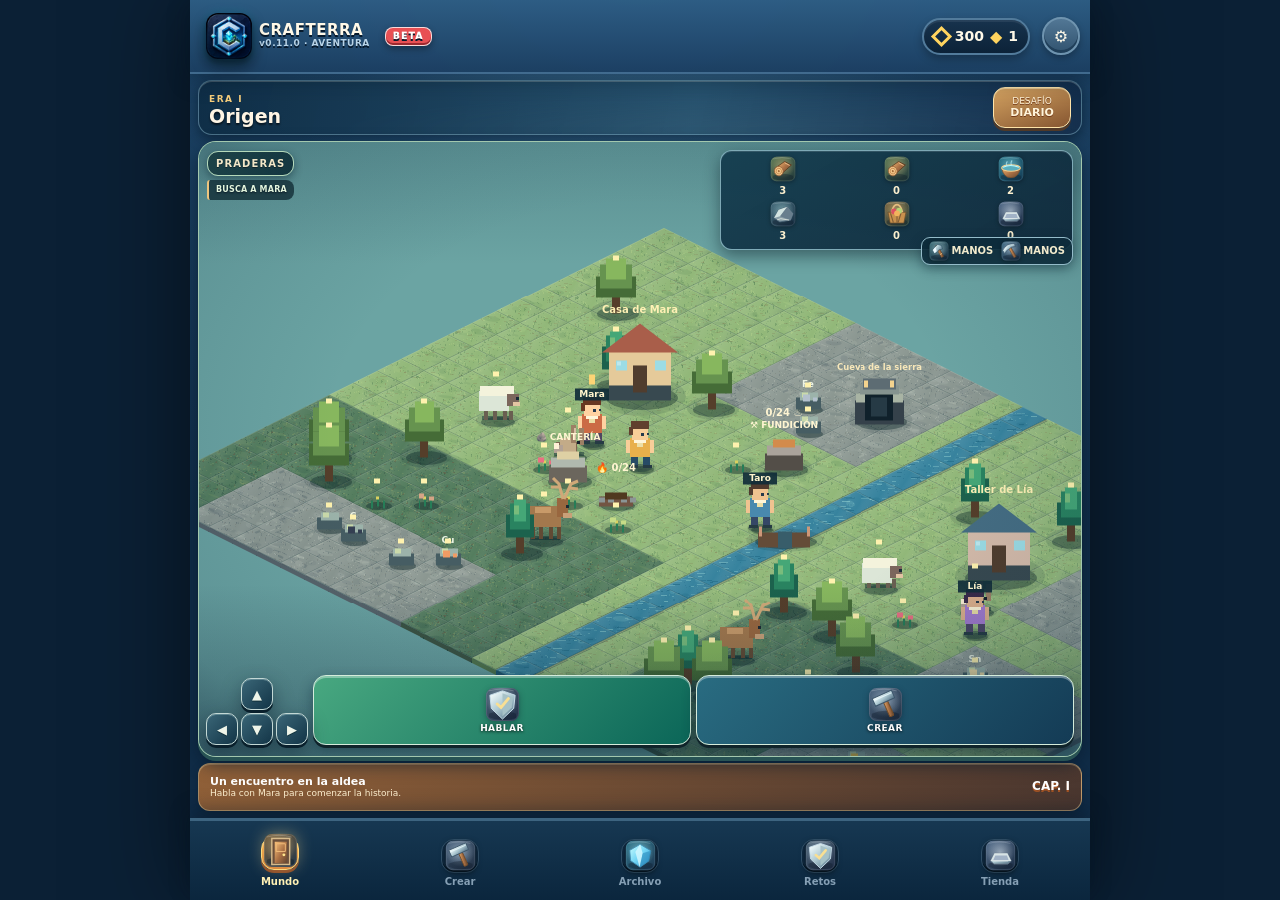
==== commit fcc98b84: "feat(ui): load full-screen premium world and replace expedition page section with single hidden pane" ====
--- a/index.html
+++ b/index.html
@@ -1,7 +1,7 @@
-<!doctype html><html lang="es"><head><meta charset="utf-8"><meta name="viewport" content="width=device-width,initial-scale=1,viewport-fit=cover,user-scalable=no"><meta name="theme-color" content="#112b3e"><meta name="description" content="CRAFTERRA — De una piedra a las estrellas."><link rel="manifest" href="manifest.webmanifest"><link rel="icon" type="image/png" sizes="64x64" href="assets/favicon-64.png"><link rel="apple-touch-icon" href="assets/apple-touch-icon.png"><link rel="stylesheet" href="css/game.css?v=0.2.32-visualb1"><link rel="stylesheet" href="css/adventure-world.css?v=0.8.0-premium3"><link rel="stylesheet" href="css/craft-layout.css?v=0.8.2"><title>CRAFTERRA</title></head><body>
+<!doctype html><html lang="es"><head><meta charset="utf-8"><meta name="viewport" content="width=device-width,initial-scale=1,viewport-fit=cover,user-scalable=no"><meta name="theme-color" content="#112b3e"><meta name="description" content="CRAFTERRA — De una piedra a las estrellas."><link rel="manifest" href="manifest.webmanifest"><link rel="icon" type="image/png" sizes="64x64" href="assets/favicon-64.png"><link rel="apple-touch-icon" href="assets/apple-touch-icon.png"><link rel="stylesheet" href="css/game.css?v=0.2.32-visualb1"><link rel="stylesheet" href="css/adventure-world.css?v=0.8.0-premium3"><link rel="stylesheet" href="css/craft-layout.css?v=0.8.2"><link rel="stylesheet" href="css/world-premium.css?v=0.11.0"><title>CRAFTERRA</title></head><body>
 <div id="splash"><div class="splash-brand"><img src="assets/crafterra-emblem.png" alt="CRAFTERRA"><strong>CRAFTERRA</strong><small>DE UNA PIEDRA A LAS ESTRELLAS</small></div><div class="loader"></div></div>
-<div id="app" hidden><header><button class="brand" data-view="world"><img src="assets/crafterra-emblem.png" alt=""><span>CRAFTERRA<small>v0.10.0 · AVENTURA</small></span><b class="beta-badge">BETA</b></button><div class="wallet"><span class="coin"></span><b id="coins">0</b><span>◆</span><b id="level">1</b></div><button class="iconbtn" id="settingsBtn" aria-label="Ajustes">⚙</button></header>
-<main><section id="view-world" class="view active"><div class="world-head"><div><small id="eraLabel">ERA I</small><h1 id="eraName">Naturaleza</h1><p id="missionHint">Explora el valle y habla con sus habitantes.</p></div><button id="dailyBtn" class="daily">DESAFÍO<br><b>DIARIO</b></button></div><div id="world" class="adventure-world" aria-label="Mundo isométrico interactivo"></div><div id="questStrip" class="adventure-quest"></div><section id="expeditionPanel" class="expedition-panel"></section></section>
+<div id="app" hidden><header><button class="brand" data-view="world"><img src="assets/crafterra-emblem.png" alt=""><span>CRAFTERRA<small>v0.11.0 · AVENTURA</small></span><b class="beta-badge">BETA</b></button><div class="wallet"><span class="coin"></span><b id="coins">0</b><span>◆</span><b id="level">1</b></div><button class="iconbtn" id="settingsBtn" aria-label="Ajustes">⚙</button></header>
+<main><section id="view-world" class="view active"><div class="world-head"><div><small id="eraLabel">ERA I</small><h1 id="eraName">Naturaleza</h1><p id="missionHint">Explora el valle y habla con sus habitantes.</p></div><button id="dailyBtn" class="daily">DESAFÍO<br><b>DIARIO</b></button></div><div id="world" class="adventure-world" aria-label="Mundo isométrico interactivo"></div><div id="questStrip" class="adventure-quest"></div><section id="expeditionPanel" class="expedition-panel" role="dialog" aria-label="Expediciones" aria-modal="false" hidden></section></section>
 <section id="view-craft" class="view"><div class="panel-title"><div><small>TALLER</small><h2>Laboratorio de ideas</h2></div><button id="clearBoard">Limpiar</button></div><div id="stationBar" aria-label="Estaciones de fabricación"></div><div id="craftBoard" aria-label="Mesa de fabricación de dos ingredientes"><p class="board-help">ELIGE DOS MATERIALES</p><div class="craft-slots" aria-hidden="true"><div class="craft-slot"><span>1</span><small>INGREDIENTE</small></div><div class="craft-slot"><span>2</span><small>INGREDIENTE</small></div></div><button id="combineBoard" class="craft-combine" disabled type="button">⚒ FUSIONAR</button></div><div class="inventory"><div class="inventory-head"><div class="inventory-heading"><b>MATERIALES</b><small id="inventoryCount"></small></div><select id="inventoryFilter" aria-label="Mostrar materiales"><option value="owned">Disponibles</option><option value="all">Descubiertos</option></select><input id="itemSearch" placeholder="Buscar..." aria-label="Buscar material"></div><div id="inventoryGrid"></div><p id="inventoryEmpty" hidden>No hay materiales que coincidan.</p></div></section>
 <section id="view-book" class="view"><div class="panel-title"><div><small>ARCHIVO DEL INVENTOR</small><h2>Enciclopedia</h2></div><b id="bookCount"></b></div><div class="book-tabs"><button class="selected" data-book-mode="items">Objetos</button><button data-book-mode="hints">Mis pistas <span id="hintBookCount">0</span></button></div><div id="filters" class="filters"></div><div id="bookGrid" class="book-grid"></div><div id="hintLibrary" class="hint-library" hidden></div></section>
 <section id="view-goals" class="view"><div class="panel-title"><div><small>RUMBO AL FUTURO</small><h2>Misiones y puzles</h2></div></div><div class="tabs"><button class="selected" data-goal="missions">Misiones</button><button data-goal="puzzles">Puzles</button><button data-goal="collections">Colecciones</button><button data-goal="achievements">Logros</button></div><div id="goalsList"></div></section>
--- a/css/world-premium.css
+++ b/css/world-premium.css
@@ -0,0 +1,224 @@
+/* CRAFTERRA 0.11 · Mundo sin scroll y expediciones integradas.
+   La referencia de arte es la maqueta aprobada el 23/11/2026. */
+#view-world.view.active{
+  display:flex;flex-direction:column;position:relative;
+  height:100%;min-height:0;padding:6px 8px 7px;
+  overflow:hidden!important;overscroll-behavior:none;
+  gap:6px;isolation:isolate;
+}
+#view-world .world-head{
+  flex:0 0 55px;min-height:0;max-height:55px;
+  padding:5px 10px;border-radius:14px;
+  background:linear-gradient(104deg,#0e2c44e8,#244e69de 56%,#122c4aef),
+   radial-gradient(ellipse at 70% 92%,#779db1 0,transparent 55%);
+  border:1px solid #9ccee06d;box-shadow:inset 0 1px #f8fbec39,0 4px 13px #03142192;
+}
+#view-world .world-head small{color:#f7ce7c;letter-spacing:1.5px;font-size:9px}
+#view-world .world-head h1{margin:0;font-size:19px;line-height:1.14;color:#fff5e4;text-shadow:0 2px 2px #0009}
+#view-world .world-head p{display:none}
+#view-world .world-head .daily{
+  padding:5px 10px;min-width:78px;min-height:41px;
+  border:1px solid #ffe4a9;border-radius:12px;
+  background:linear-gradient(160deg,#d4a361,#865631);
+  color:#fff4da;box-shadow:inset 0 1px #fff4c680,0 3px 0 #513a29;
+}
+#view-world .world-head .daily b{font-size:11px}
+#view-world #world.adventure-world{
+  flex:1 1 auto;position:relative;height:auto!important;
+  min-height:0!important;max-height:none!important;
+  margin:0!important;border:1px solid #bbd7bdc7;
+  border-radius:18px;overflow:hidden;
+  box-shadow:inset 0 0 0 2px #0a3c4a55,
+    inset 0 0 40px #092c3655,0 4px 0 #285354,0 7px 17px #06192ba8;
+  background:#4d957a;
+}
+#view-world #questStrip.adventure-quest{
+  flex:0 0 48px;min-height:48px;max-height:48px;
+  margin:0;padding:5px 11px 6px;display:grid;
+  grid-template-columns:minmax(0,1fr) auto;align-content:center;
+  overflow:hidden;border-radius:12px;
+  border:1px solid #dcba85a3;
+  background:linear-gradient(130deg,#906038,#49362f);
+  box-shadow:inset 0 1px #ffe4a84c,0 3px 8px #03162455;
+}
+#view-world #questStrip b{font-size:11px;line-height:1.2;display:block;white-space:nowrap;overflow:hidden;text-overflow:ellipsis}
+#view-world #questStrip span{font-size:9px;line-height:1.2;display:block;max-height:21px;overflow:hidden;grid-column:1}
+#view-world #questStrip strong{grid-row:1/3;grid-column:2;align-self:center;padding-left:5px;font-size:12px;white-space:nowrap}
+#view-world .adventure-hud{width:58%;max-width:58%;left:8px;top:9px}
+#view-world .adventure-hud b{
+  padding:6px 8px;letter-spacing:1.1px;font-size:10px;
+  border:1px solid #b5d9ba;border-radius:11px;
+  background:linear-gradient(120deg,#193d42e8,#092934dd);
+  box-shadow:0 3px 9px #08212c77;
+}
+#view-world .adventure-hud small{padding:5px 7px;font-size:8px;letter-spacing:.18px;max-height:36px}
+#view-world .adventure-inventory{
+ top:8px;right:8px;width:40%;max-width:40%;
+ border-color:#a5d3ddbc;background:linear-gradient(150deg,#11394ce8,#0c2437ea);
+ padding:5px;gap:1px;
+}
+#view-world .adv-resource .adv-art-xs{width:26px;height:26px}
+#view-world .adventure-tool{top:95px;right:8px;border-color:#95bcca;background:#0d2b3be8}
+#view-world .adventure-bottom{
+ left:7px;right:7px;bottom:11px;gap:5px;
+ align-items:end;z-index:5;
+}
+#view-world .adventure-dpad{
+ grid-template-columns:repeat(3,32px);grid-template-rows:repeat(2,32px);
+ gap:3px;min-width:102px;flex:0 0 102px;
+}
+#view-world .adventure-dpad button{
+ width:32px;height:32px;border-radius:10px;
+ font-size:13px;background:linear-gradient(135deg,#3a6677,#133547);
+ border:1px solid #c3d8d5;
+}
+#view-world .adventure-action,
+#view-world .adventure-craft,
+#view-world .adventure-expeditions{
+ display:flex;flex-direction:column;align-items:center;justify-content:center;
+ padding:3px 1px;gap:1px;min-height:70px;max-height:74px;
+ border-radius:13px;min-width:0;flex:1 1 0;
+ font-size:9px;letter-spacing:.45px;font-weight:900;
+ border:1px solid #d5ecdb;
+ text-shadow:0 1px 3px #000b;
+ box-shadow:inset 0 2px #ffffff58,0 3px 0 #10242a,0 6px 14px #0823327e;
+}
+#view-world .adventure-action{background:linear-gradient(135deg,#48a880,#0b6658)}
+#view-world .adventure-craft{background:linear-gradient(135deg,#296c81,#143b55);flex:1 1 0}
+#view-world .adventure-expeditions{
+ position:relative;flex:1.1 1 0;
+ background:linear-gradient(150deg,#786348,#193a4e);
+ border:2px solid #ffc66b;color:#ffedc5;
+ box-shadow:0 0 0 2px #f6ad4240,inset 0 1px #ffe7af8a,0 3px 0 #80512d;
+}
+#view-world .adventure-expeditions[aria-expanded=true]{background:linear-gradient(140deg,#ab7c34,#234d52)}
+#view-world .adventure-expeditions .adv-art-sm,
+#view-world .adventure-action .adv-art-sm,
+#view-world .adventure-craft .adv-art-sm{width:35px;height:35px}
+#view-world .adventure-expeditions .exp-notice{
+ position:absolute;top:-8px;right:-6px;
+ width:19px;height:19px;line-height:18px;border-radius:50%;
+ border:1px solid #fce9c7;background:linear-gradient(#f45b54,#a5292d);
+ font-size:12px;color:white;text-align:center;box-shadow:0 2px 5px #041c2a
+}
+#view-world .adventure-hint{display:none}
+#view-world .adventure-work{bottom:88px;z-index:12}
+#view-world .adventure-dialog{bottom:91px;max-height:64%;z-index:12}
+#view-world #expeditionPanel{
+ display:flex;flex-direction:column;position:absolute;z-index:15;
+ left:7px;right:7px;bottom:6px;top:auto;
+ width:auto;max-width:none;height:auto;
+ max-height:min(76%,600px);min-height:0;
+ margin:0!important;padding:9px 10px 12px!important;
+ overflow:hidden!important;
+ border:1px solid #98cde3;border-radius:19px;
+ background:linear-gradient(156deg,#164b63f6,#0d263afc 58%,#10364cf7);
+ box-shadow:0 0 0 4px #081e2b99,0 15px 34px #020c1ab9,inset 0 1px #e0fbff62;
+ backdrop-filter:blur(17px);-webkit-backdrop-filter:blur(17px);
+}
+#view-world #expeditionPanel[hidden]{display:none!important}
+.exp-sheet-head{display:flex;gap:8px;align-items:center;flex:none;padding:0 1px 7px;border-bottom:1px solid #9cd7d54c}
+.exp-sheet-head .exp-sheet-icon{width:34px;height:34px}
+.exp-sheet-title{flex:1;min-width:0}
+.exp-sheet-title b{display:block;font-size:14px;letter-spacing:.7px;color:#fff4d3}
+.exp-sheet-title small{display:block;font-size:9px;line-height:1.25;color:#b8d5e4}
+.exp-close{
+ width:32px;height:32px;min-width:32px;
+ border-radius:50%;border:1px solid #b9d7d8b0;background:#11374b;
+ color:#eaf4ed;font-size:23px;line-height:25px;
+}
+.exp-sheet-grid{display:grid;grid-template-columns:repeat(2,minmax(0,1fr));gap:7px;padding:9px 0;flex:none}
+.exp-tile{
+ display:flex;align-items:center;gap:6px;min-width:0;min-height:64px;
+ padding:6px;border-radius:11px;border:1px solid #8dbcc67c;
+ background:linear-gradient(140deg,#214c64,#102e49);
+ box-shadow:inset 0 1px #ffffff2c,0 3px 0 #0b2433;
+ text-align:left;color:#f4f5e9;
+}
+.exp-tile.selected{
+ border:2px solid #ffe1a0;
+ background:linear-gradient(135deg,#315a70,#15344b);
+ box-shadow:0 0 0 2px #fbbf5944,0 0 15px #f9d07552,inset 0 1px #e9ffff80;
+}
+.exp-tile:disabled{opacity:.55;filter:saturate(.55)}
+.exp-tile-icon{flex:none}
+.exp-tile-icon .adv-art-sm{width:38px;height:38px}
+.exp-tile-label{min-width:0;display:flex;flex-direction:column;gap:2px;flex:1}
+.exp-tile-label strong{font-size:10px;line-height:1.1;display:-webkit-box;-webkit-box-orient:vertical;-webkit-line-clamp:2;overflow:hidden}
+.exp-tile-label small{font-size:9px;color:#b8d8df;line-height:1.2;overflow:hidden;white-space:nowrap;text-overflow:ellipsis}
+.exp-tile .exp-locked{font-size:12px;color:#f1c780}
+.exp-config{
+ display:flex;flex-wrap:wrap;align-items:center;gap:6px;
+ padding:6px 8px;background:#061d309c;border:1px solid #6b9fad70;
+ border-radius:11px;min-height:39px;
+}
+.exp-config label{font-size:9px;color:#d4e7e0;font-weight:800}
+.exp-config select{
+ flex:1;min-width:80px;max-width:100%;
+ padding:6px 4px;border-radius:7px;border:1px solid #80bbc3;
+ background:#14384d;color:#f4f1e2;font-size:11px;
+}
+.exp-duration{
+ display:flex;gap:5px;min-width:0;flex:1;justify-content:end
+}
+.exp-duration button{
+ min-width:0;flex:1;padding:6px 3px;border-radius:7px;
+ border:1px solid #5d92a7;background:#12344a;
+ color:#cce2df;font-size:10px;font-weight:900
+}
+.exp-duration button.selected{border-color:#ffe2a2;background:#8d623c;color:#fff4d6}
+.exp-sheet-footer{display:flex;flex-direction:column;gap:6px;margin-top:7px;min-height:0}
+.exp-sheet-status{font-size:10px;line-height:1.3;color:#c9e0e3;min-height:14px;text-align:center;max-height:26px;overflow:hidden}
+.exp-primary{
+ display:flex;align-items:center;justify-content:center;gap:8px;
+ width:100%;min-height:43px;padding:6px 10px;border-radius:12px;
+ border:1px solid #bcf8b0;color:#fff9e8;font-size:15px;font-weight:950;
+ text-shadow:0 2px 2px #134a30;background:linear-gradient(#66de9a,#218b65);
+ box-shadow:inset 0 2px #ecffeeb8,0 4px 0 #14503d,0 7px 18px #0d312f77;
+}
+.exp-primary:disabled{opacity:.52;filter:grayscale(.35)}
+.exp-secondary{min-height:29px;padding:5px 10px;border-radius:9px;border:1px solid #8aaeb5;background:#194b5f;color:#f3e8c7;font-size:11px}
+.exp-result{display:flex;flex-wrap:wrap;gap:5px;justify-content:center;padding:3px 1px;max-height:53px;overflow:hidden}
+.exp-result span{padding:4px 6px;background:#18394b;border:1px solid #759eaf8a;border-radius:7px;font-size:10px}
+.exp-sheet-status[data-exp-countdown]{font-variant-numeric:tabular-nums;color:#f7d18c}
+@media(max-width:380px){
+ #view-world.view.active{padding-left:5px;padding-right:5px;gap:4px}
+ #view-world .world-head{flex-basis:49px;max-height:49px}
+ #view-world .world-head h1{font-size:16px}
+ #view-world #questStrip.adventure-quest{flex-basis:43px;min-height:43px;max-height:43px}
+ #view-world .adventure-bottom{left:4px;right:4px;gap:3px}
+ #view-world .adventure-dpad{grid-template-columns:repeat(3,29px);grid-template-rows:repeat(2,29px);min-width:93px;flex-basis:93px;gap:2px}
+ #view-world .adventure-dpad button{width:29px;height:29px}
+ #view-world .adventure-action,#view-world .adventure-craft,#view-world .adventure-expeditions{font-size:8px;min-height:63px}
+ #view-world .adventure-bottom .adv-art-sm{height:29px;width:29px}
+ #view-world #expeditionPanel{left:4px;right:4px;padding:7px 7px 10px!important}
+ .exp-tile{min-height:57px;padding:4px;gap:4px}
+ .exp-tile-icon .adv-art-sm{width:32px;height:32px}
+ .exp-tile-label strong{font-size:9px}
+ .exp-tile-label small{font-size:8px}
+ .exp-sheet-title b{font-size:12px}
+ .exp-primary{min-height:38px;font-size:12px}
+}
+@media(max-height:720px){
+ #view-world #expeditionPanel{max-height:80%;padding:7px!important}
+ .exp-sheet-grid{gap:5px;padding:6px 0}
+ .exp-tile{min-height:55px;padding:4px}
+ .exp-sheet-head{padding-bottom:4px}
+ .exp-primary{min-height:37px}
+ .exp-config{min-height:34px;padding:4px}
+ #view-world .adventure-hud small{max-height:28px}
+}
+@media(max-height:520px) and (orientation:landscape){
+ #view-world .world-head{flex-basis:37px;max-height:37px}
+ #view-world .world-head h1{font-size:14px}
+ #view-world #questStrip.adventure-quest{display:none}
+ #view-world .adventure-bottom{bottom:4px}
+ #view-world .adventure-action,#view-world .adventure-craft,#view-world .adventure-expeditions{min-height:43px;max-height:46px;font-size:8px}
+ #view-world .adventure-bottom .adv-art-sm{width:24px;height:24px}
+ #view-world #expeditionPanel{max-height:94%;width:min(500px,94%);left:auto;right:4px}
+ .exp-sheet-grid{grid-template-columns:repeat(4,minmax(0,1fr))}
+ .exp-tile{min-height:55px}
+ .exp-tile-icon .adv-art-sm{width:29px;height:29px}
+ .exp-tile-label strong{font-size:8px}
+ .exp-config{min-height:32px}
+}
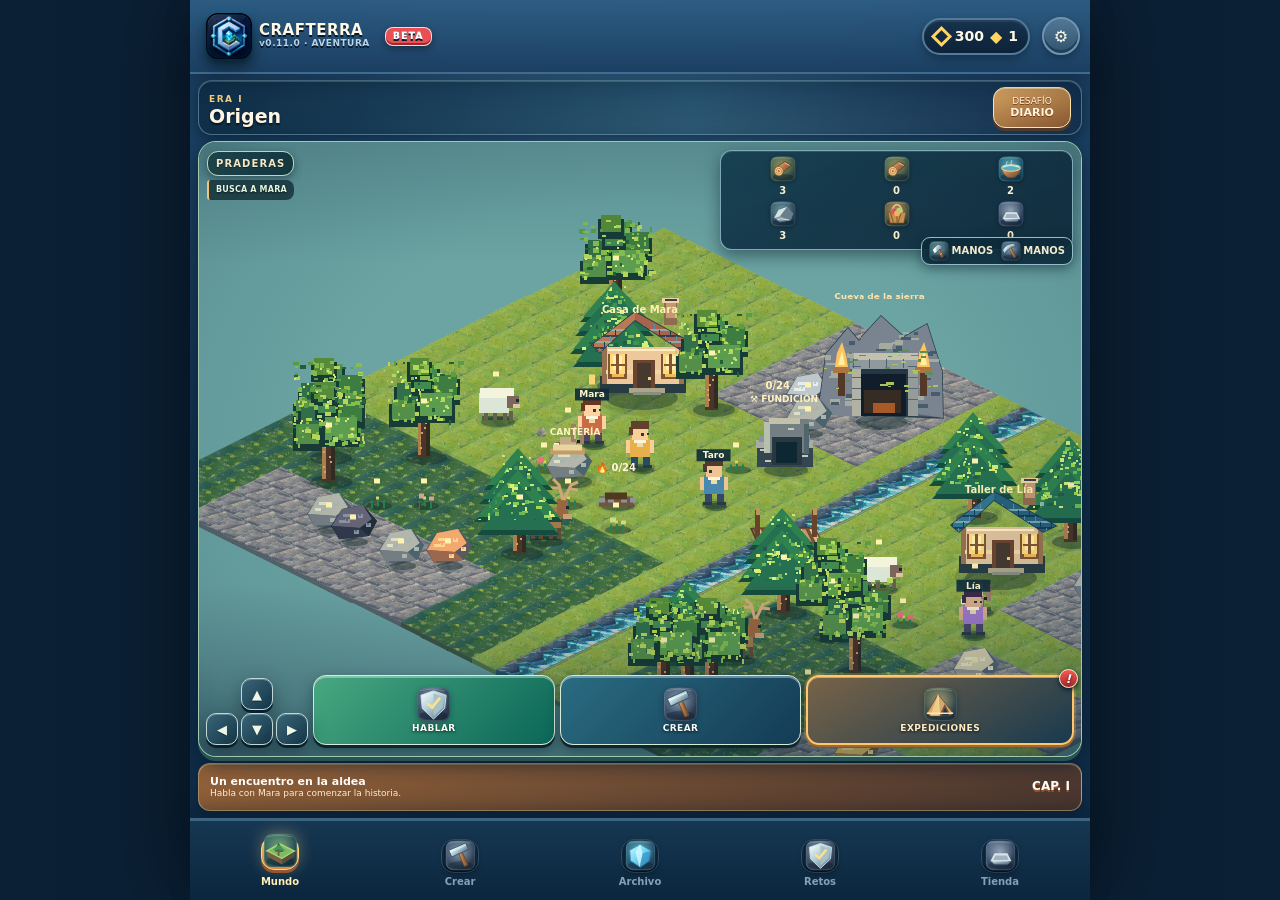
==== commit cf2667a7: "release(premium): invalidate iPhone cache and include approved material art and expedition sheet v0." ====
--- a/index.html
+++ b/index.html
@@ -25,4 +25,4 @@
  }
  splash.innerHTML='<div style="max-width:320px;padding:24px;text-align:center;color:#fff;font-family:system-ui"><img src="assets/crafterra-emblem.png?v=0.2.4" alt="" style="width:96px;border-radius:22px"><h2 style="margin:14px 0 8px">No se pudo iniciar CRAFTERRA</h2><p style="opacity:.8;font-size:14px">La caché ya fue reparada. Vuelve a cargar esta página. Si persiste, abre la versión con <b>?repair=1</b>.</p><small style="opacity:.55">'+(window.__CRAF_LAST_ERROR||'Módulo principal no iniciado')+'</small></div>';
 },5000);
-</script><script type="module" src="js/app.js?v=0.10.0-terrain"></script></body></html>
+</script><script type="module" src="js/app.js?v=0.11.0-premium"></script></body></html>
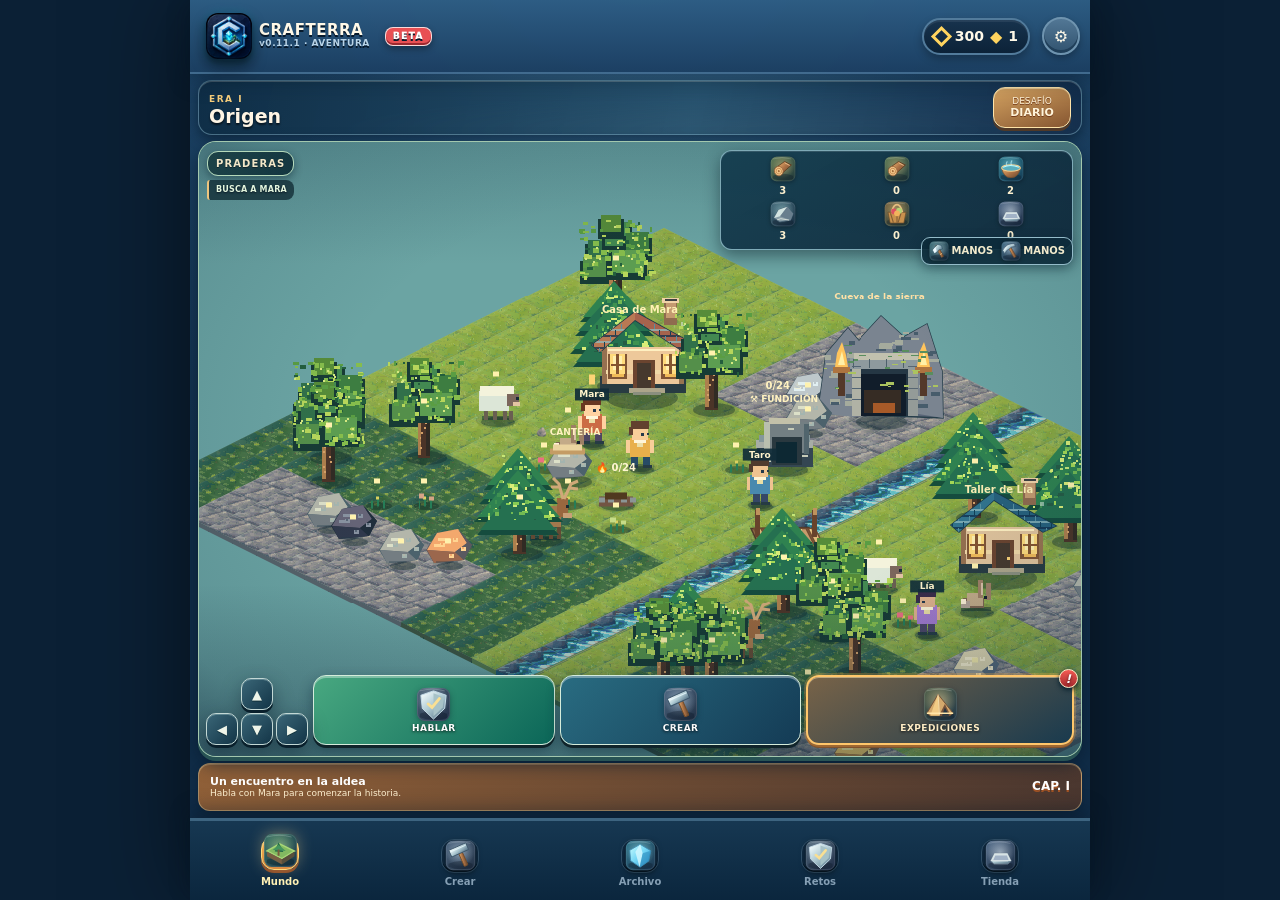
==== commit f823d3dc: "release(stability): update index.html and iPhone PWA cache for v0.11.1" ====
--- a/index.html
+++ b/index.html
@@ -1,6 +1,6 @@
 <!doctype html><html lang="es"><head><meta charset="utf-8"><meta name="viewport" content="width=device-width,initial-scale=1,viewport-fit=cover,user-scalable=no"><meta name="theme-color" content="#112b3e"><meta name="description" content="CRAFTERRA — De una piedra a las estrellas."><link rel="manifest" href="manifest.webmanifest"><link rel="icon" type="image/png" sizes="64x64" href="assets/favicon-64.png"><link rel="apple-touch-icon" href="assets/apple-touch-icon.png"><link rel="stylesheet" href="css/game.css?v=0.2.32-visualb1"><link rel="stylesheet" href="css/adventure-world.css?v=0.8.0-premium3"><link rel="stylesheet" href="css/craft-layout.css?v=0.8.2"><link rel="stylesheet" href="css/world-premium.css?v=0.11.0"><title>CRAFTERRA</title></head><body>
 <div id="splash"><div class="splash-brand"><img src="assets/crafterra-emblem.png" alt="CRAFTERRA"><strong>CRAFTERRA</strong><small>DE UNA PIEDRA A LAS ESTRELLAS</small></div><div class="loader"></div></div>
-<div id="app" hidden><header><button class="brand" data-view="world"><img src="assets/crafterra-emblem.png" alt=""><span>CRAFTERRA<small>v0.11.0 · AVENTURA</small></span><b class="beta-badge">BETA</b></button><div class="wallet"><span class="coin"></span><b id="coins">0</b><span>◆</span><b id="level">1</b></div><button class="iconbtn" id="settingsBtn" aria-label="Ajustes">⚙</button></header>
+<div id="app" hidden><header><button class="brand" data-view="world"><img src="assets/crafterra-emblem.png" alt=""><span>CRAFTERRA<small>v0.11.1 · AVENTURA</small></span><b class="beta-badge">BETA</b></button><div class="wallet"><span class="coin"></span><b id="coins">0</b><span>◆</span><b id="level">1</b></div><button class="iconbtn" id="settingsBtn" aria-label="Ajustes">⚙</button></header>
 <main><section id="view-world" class="view active"><div class="world-head"><div><small id="eraLabel">ERA I</small><h1 id="eraName">Naturaleza</h1><p id="missionHint">Explora el valle y habla con sus habitantes.</p></div><button id="dailyBtn" class="daily">DESAFÍO<br><b>DIARIO</b></button></div><div id="world" class="adventure-world" aria-label="Mundo isométrico interactivo"></div><div id="questStrip" class="adventure-quest"></div><section id="expeditionPanel" class="expedition-panel" role="dialog" aria-label="Expediciones" aria-modal="false" hidden></section></section>
 <section id="view-craft" class="view"><div class="panel-title"><div><small>TALLER</small><h2>Laboratorio de ideas</h2></div><button id="clearBoard">Limpiar</button></div><div id="stationBar" aria-label="Estaciones de fabricación"></div><div id="craftBoard" aria-label="Mesa de fabricación de dos ingredientes"><p class="board-help">ELIGE DOS MATERIALES</p><div class="craft-slots" aria-hidden="true"><div class="craft-slot"><span>1</span><small>INGREDIENTE</small></div><div class="craft-slot"><span>2</span><small>INGREDIENTE</small></div></div><button id="combineBoard" class="craft-combine" disabled type="button">⚒ FUSIONAR</button></div><div class="inventory"><div class="inventory-head"><div class="inventory-heading"><b>MATERIALES</b><small id="inventoryCount"></small></div><select id="inventoryFilter" aria-label="Mostrar materiales"><option value="owned">Disponibles</option><option value="all">Descubiertos</option></select><input id="itemSearch" placeholder="Buscar..." aria-label="Buscar material"></div><div id="inventoryGrid"></div><p id="inventoryEmpty" hidden>No hay materiales que coincidan.</p></div></section>
 <section id="view-book" class="view"><div class="panel-title"><div><small>ARCHIVO DEL INVENTOR</small><h2>Enciclopedia</h2></div><b id="bookCount"></b></div><div class="book-tabs"><button class="selected" data-book-mode="items">Objetos</button><button data-book-mode="hints">Mis pistas <span id="hintBookCount">0</span></button></div><div id="filters" class="filters"></div><div id="bookGrid" class="book-grid"></div><div id="hintLibrary" class="hint-library" hidden></div></section>
@@ -25,4 +25,4 @@
  }
  splash.innerHTML='<div style="max-width:320px;padding:24px;text-align:center;color:#fff;font-family:system-ui"><img src="assets/crafterra-emblem.png?v=0.2.4" alt="" style="width:96px;border-radius:22px"><h2 style="margin:14px 0 8px">No se pudo iniciar CRAFTERRA</h2><p style="opacity:.8;font-size:14px">La caché ya fue reparada. Vuelve a cargar esta página. Si persiste, abre la versión con <b>?repair=1</b>.</p><small style="opacity:.55">'+(window.__CRAF_LAST_ERROR||'Módulo principal no iniciado')+'</small></div>';
 },5000);
-</script><script type="module" src="js/app.js?v=0.11.0-premium"></script></body></html>
+</script><script type="module" src="js/app.js?v=0.11.1-stable"></script></body></html>
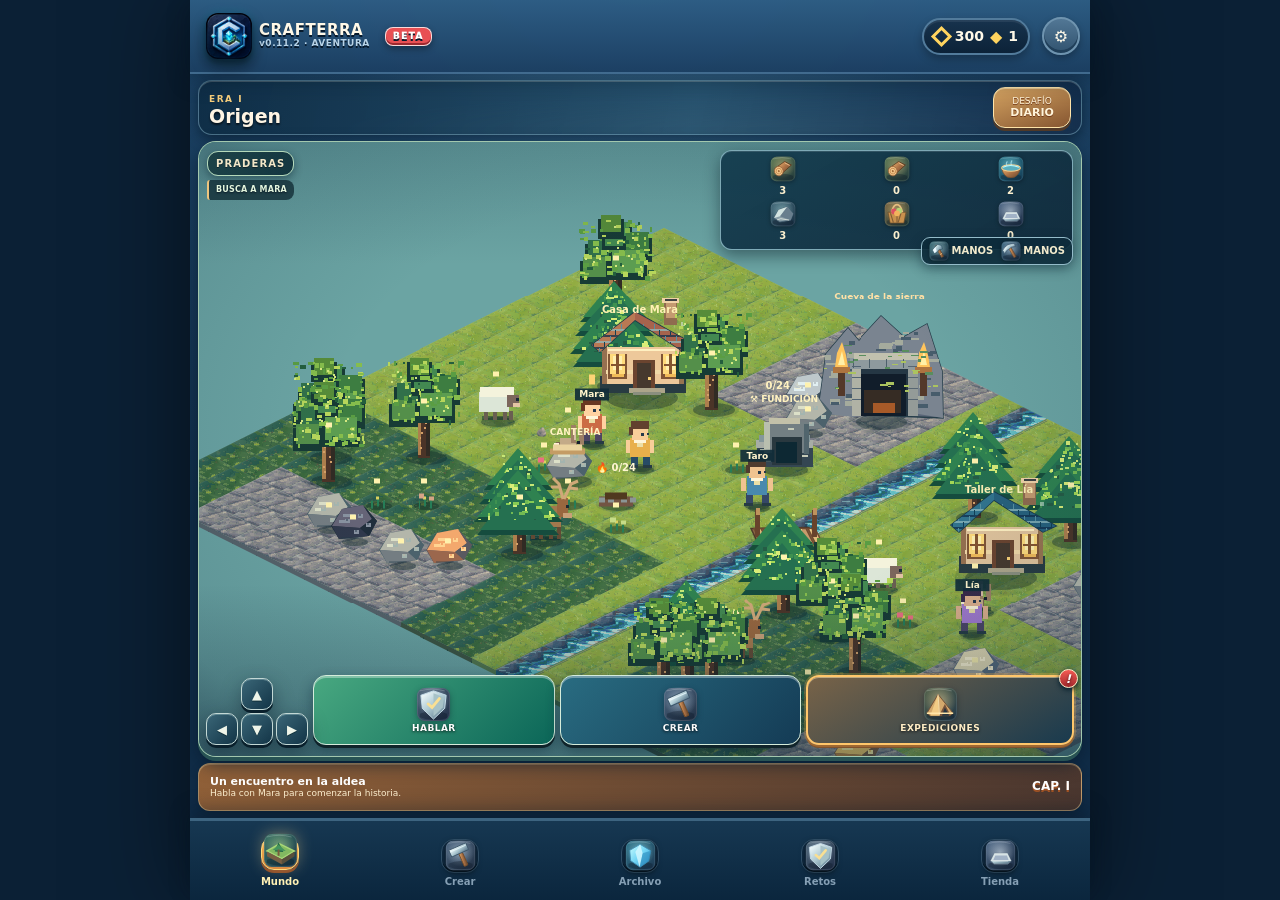
==== commit 444960a0: "release(nav): refresh index.html cache and version for fixed bottom buttons v0.11.2" ====
--- a/index.html
+++ b/index.html
@@ -1,6 +1,6 @@
 <!doctype html><html lang="es"><head><meta charset="utf-8"><meta name="viewport" content="width=device-width,initial-scale=1,viewport-fit=cover,user-scalable=no"><meta name="theme-color" content="#112b3e"><meta name="description" content="CRAFTERRA — De una piedra a las estrellas."><link rel="manifest" href="manifest.webmanifest"><link rel="icon" type="image/png" sizes="64x64" href="assets/favicon-64.png"><link rel="apple-touch-icon" href="assets/apple-touch-icon.png"><link rel="stylesheet" href="css/game.css?v=0.2.32-visualb1"><link rel="stylesheet" href="css/adventure-world.css?v=0.8.0-premium3"><link rel="stylesheet" href="css/craft-layout.css?v=0.8.2"><link rel="stylesheet" href="css/world-premium.css?v=0.11.0"><title>CRAFTERRA</title></head><body>
 <div id="splash"><div class="splash-brand"><img src="assets/crafterra-emblem.png" alt="CRAFTERRA"><strong>CRAFTERRA</strong><small>DE UNA PIEDRA A LAS ESTRELLAS</small></div><div class="loader"></div></div>
-<div id="app" hidden><header><button class="brand" data-view="world"><img src="assets/crafterra-emblem.png" alt=""><span>CRAFTERRA<small>v0.11.1 · AVENTURA</small></span><b class="beta-badge">BETA</b></button><div class="wallet"><span class="coin"></span><b id="coins">0</b><span>◆</span><b id="level">1</b></div><button class="iconbtn" id="settingsBtn" aria-label="Ajustes">⚙</button></header>
+<div id="app" hidden><header><button class="brand" data-view="world"><img src="assets/crafterra-emblem.png" alt=""><span>CRAFTERRA<small>v0.11.2 · AVENTURA</small></span><b class="beta-badge">BETA</b></button><div class="wallet"><span class="coin"></span><b id="coins">0</b><span>◆</span><b id="level">1</b></div><button class="iconbtn" id="settingsBtn" aria-label="Ajustes">⚙</button></header>
 <main><section id="view-world" class="view active"><div class="world-head"><div><small id="eraLabel">ERA I</small><h1 id="eraName">Naturaleza</h1><p id="missionHint">Explora el valle y habla con sus habitantes.</p></div><button id="dailyBtn" class="daily">DESAFÍO<br><b>DIARIO</b></button></div><div id="world" class="adventure-world" aria-label="Mundo isométrico interactivo"></div><div id="questStrip" class="adventure-quest"></div><section id="expeditionPanel" class="expedition-panel" role="dialog" aria-label="Expediciones" aria-modal="false" hidden></section></section>
 <section id="view-craft" class="view"><div class="panel-title"><div><small>TALLER</small><h2>Laboratorio de ideas</h2></div><button id="clearBoard">Limpiar</button></div><div id="stationBar" aria-label="Estaciones de fabricación"></div><div id="craftBoard" aria-label="Mesa de fabricación de dos ingredientes"><p class="board-help">ELIGE DOS MATERIALES</p><div class="craft-slots" aria-hidden="true"><div class="craft-slot"><span>1</span><small>INGREDIENTE</small></div><div class="craft-slot"><span>2</span><small>INGREDIENTE</small></div></div><button id="combineBoard" class="craft-combine" disabled type="button">⚒ FUSIONAR</button></div><div class="inventory"><div class="inventory-head"><div class="inventory-heading"><b>MATERIALES</b><small id="inventoryCount"></small></div><select id="inventoryFilter" aria-label="Mostrar materiales"><option value="owned">Disponibles</option><option value="all">Descubiertos</option></select><input id="itemSearch" placeholder="Buscar..." aria-label="Buscar material"></div><div id="inventoryGrid"></div><p id="inventoryEmpty" hidden>No hay materiales que coincidan.</p></div></section>
 <section id="view-book" class="view"><div class="panel-title"><div><small>ARCHIVO DEL INVENTOR</small><h2>Enciclopedia</h2></div><b id="bookCount"></b></div><div class="book-tabs"><button class="selected" data-book-mode="items">Objetos</button><button data-book-mode="hints">Mis pistas <span id="hintBookCount">0</span></button></div><div id="filters" class="filters"></div><div id="bookGrid" class="book-grid"></div><div id="hintLibrary" class="hint-library" hidden></div></section>
@@ -25,4 +25,4 @@
  }
  splash.innerHTML='<div style="max-width:320px;padding:24px;text-align:center;color:#fff;font-family:system-ui"><img src="assets/crafterra-emblem.png?v=0.2.4" alt="" style="width:96px;border-radius:22px"><h2 style="margin:14px 0 8px">No se pudo iniciar CRAFTERRA</h2><p style="opacity:.8;font-size:14px">La caché ya fue reparada. Vuelve a cargar esta página. Si persiste, abre la versión con <b>?repair=1</b>.</p><small style="opacity:.55">'+(window.__CRAF_LAST_ERROR||'Módulo principal no iniciado')+'</small></div>';
 },5000);
-</script><script type="module" src="js/app.js?v=0.11.1-stable"></script></body></html>
+</script><script type="module" src="js/app.js?v=0.11.2-nav"></script></body></html>
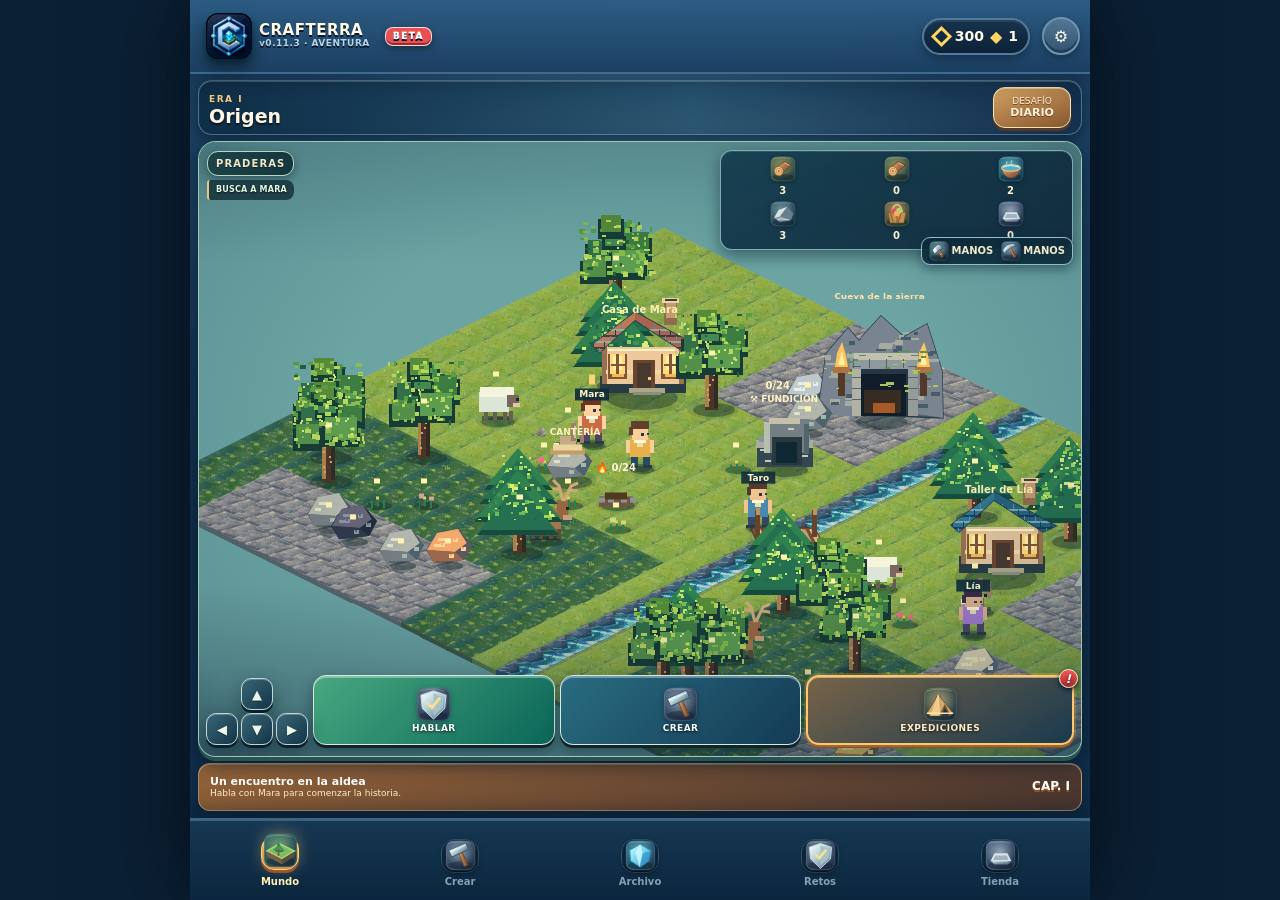
==== commit 669d7966: "release(camera): bump index.html and iPhone offline cache for one-finger map panning v0.11.3" ====
--- a/index.html
+++ b/index.html
@@ -1,6 +1,6 @@
-<!doctype html><html lang="es"><head><meta charset="utf-8"><meta name="viewport" content="width=device-width,initial-scale=1,viewport-fit=cover,user-scalable=no"><meta name="theme-color" content="#112b3e"><meta name="description" content="CRAFTERRA — De una piedra a las estrellas."><link rel="manifest" href="manifest.webmanifest"><link rel="icon" type="image/png" sizes="64x64" href="assets/favicon-64.png"><link rel="apple-touch-icon" href="assets/apple-touch-icon.png"><link rel="stylesheet" href="css/game.css?v=0.2.32-visualb1"><link rel="stylesheet" href="css/adventure-world.css?v=0.8.0-premium3"><link rel="stylesheet" href="css/craft-layout.css?v=0.8.2"><link rel="stylesheet" href="css/world-premium.css?v=0.11.0"><title>CRAFTERRA</title></head><body>
+<!doctype html><html lang="es"><head><meta charset="utf-8"><meta name="viewport" content="width=device-width,initial-scale=1,viewport-fit=cover,user-scalable=no"><meta name="theme-color" content="#112b3e"><meta name="description" content="CRAFTERRA — De una piedra a las estrellas."><link rel="manifest" href="manifest.webmanifest"><link rel="icon" type="image/png" sizes="64x64" href="assets/favicon-64.png"><link rel="apple-touch-icon" href="assets/apple-touch-icon.png"><link rel="stylesheet" href="css/game.css?v=0.2.32-visualb1"><link rel="stylesheet" href="css/adventure-world.css?v=0.8.0-premium3"><link rel="stylesheet" href="css/craft-layout.css?v=0.8.2"><link rel="stylesheet" href="css/world-premium.css?v=0.11.3"><title>CRAFTERRA</title></head><body>
 <div id="splash"><div class="splash-brand"><img src="assets/crafterra-emblem.png" alt="CRAFTERRA"><strong>CRAFTERRA</strong><small>DE UNA PIEDRA A LAS ESTRELLAS</small></div><div class="loader"></div></div>
-<div id="app" hidden><header><button class="brand" data-view="world"><img src="assets/crafterra-emblem.png" alt=""><span>CRAFTERRA<small>v0.11.2 · AVENTURA</small></span><b class="beta-badge">BETA</b></button><div class="wallet"><span class="coin"></span><b id="coins">0</b><span>◆</span><b id="level">1</b></div><button class="iconbtn" id="settingsBtn" aria-label="Ajustes">⚙</button></header>
+<div id="app" hidden><header><button class="brand" data-view="world"><img src="assets/crafterra-emblem.png" alt=""><span>CRAFTERRA<small>v0.11.3 · AVENTURA</small></span><b class="beta-badge">BETA</b></button><div class="wallet"><span class="coin"></span><b id="coins">0</b><span>◆</span><b id="level">1</b></div><button class="iconbtn" id="settingsBtn" aria-label="Ajustes">⚙</button></header>
 <main><section id="view-world" class="view active"><div class="world-head"><div><small id="eraLabel">ERA I</small><h1 id="eraName">Naturaleza</h1><p id="missionHint">Explora el valle y habla con sus habitantes.</p></div><button id="dailyBtn" class="daily">DESAFÍO<br><b>DIARIO</b></button></div><div id="world" class="adventure-world" aria-label="Mundo isométrico interactivo"></div><div id="questStrip" class="adventure-quest"></div><section id="expeditionPanel" class="expedition-panel" role="dialog" aria-label="Expediciones" aria-modal="false" hidden></section></section>
 <section id="view-craft" class="view"><div class="panel-title"><div><small>TALLER</small><h2>Laboratorio de ideas</h2></div><button id="clearBoard">Limpiar</button></div><div id="stationBar" aria-label="Estaciones de fabricación"></div><div id="craftBoard" aria-label="Mesa de fabricación de dos ingredientes"><p class="board-help">ELIGE DOS MATERIALES</p><div class="craft-slots" aria-hidden="true"><div class="craft-slot"><span>1</span><small>INGREDIENTE</small></div><div class="craft-slot"><span>2</span><small>INGREDIENTE</small></div></div><button id="combineBoard" class="craft-combine" disabled type="button">⚒ FUSIONAR</button></div><div class="inventory"><div class="inventory-head"><div class="inventory-heading"><b>MATERIALES</b><small id="inventoryCount"></small></div><select id="inventoryFilter" aria-label="Mostrar materiales"><option value="owned">Disponibles</option><option value="all">Descubiertos</option></select><input id="itemSearch" placeholder="Buscar..." aria-label="Buscar material"></div><div id="inventoryGrid"></div><p id="inventoryEmpty" hidden>No hay materiales que coincidan.</p></div></section>
 <section id="view-book" class="view"><div class="panel-title"><div><small>ARCHIVO DEL INVENTOR</small><h2>Enciclopedia</h2></div><b id="bookCount"></b></div><div class="book-tabs"><button class="selected" data-book-mode="items">Objetos</button><button data-book-mode="hints">Mis pistas <span id="hintBookCount">0</span></button></div><div id="filters" class="filters"></div><div id="bookGrid" class="book-grid"></div><div id="hintLibrary" class="hint-library" hidden></div></section>
@@ -25,4 +25,4 @@
  }
  splash.innerHTML='<div style="max-width:320px;padding:24px;text-align:center;color:#fff;font-family:system-ui"><img src="assets/crafterra-emblem.png?v=0.2.4" alt="" style="width:96px;border-radius:22px"><h2 style="margin:14px 0 8px">No se pudo iniciar CRAFTERRA</h2><p style="opacity:.8;font-size:14px">La caché ya fue reparada. Vuelve a cargar esta página. Si persiste, abre la versión con <b>?repair=1</b>.</p><small style="opacity:.55">'+(window.__CRAF_LAST_ERROR||'Módulo principal no iniciado')+'</small></div>';
 },5000);
-</script><script type="module" src="js/app.js?v=0.11.2-nav"></script></body></html>
+</script><script type="module" src="js/app.js?v=0.11.3-camera"></script></body></html>
--- a/css/world-premium.css
+++ b/css/world-premium.css
@@ -222,3 +222,39 @@
  .exp-tile-label strong{font-size:8px}
  .exp-config{min-height:32px}
 }
+
+
+/* 0.11.3 · Desplazamiento táctil libre del mundo. No desplaza la página. */
+#world.adventure-world canvas.adventure-canvas{
+  touch-action:none!important;
+  overscroll-behavior:none;
+  cursor:grab;
+}
+#world.adventure-world canvas.adventure-canvas.camera-free{cursor:grab}
+#world.adventure-world canvas.adventure-canvas:active{cursor:grabbing}
+#view-world #world.adventure-world .adv-recenter{
+  position:absolute;
+  z-index:9;
+  right:12px;
+  bottom:92px;
+  display:flex;align-items:center;gap:5px;
+  min-height:36px;padding:5px 10px;
+  border:1px solid #e8e4b7;
+  border-radius:12px;
+  background:linear-gradient(145deg,#315f6ceb,#173c54f5);
+  box-shadow:0 3px 0 #092638,0 5px 16px #051c2c8c,inset 0 1px #fff7dc63;
+  color:#fff1cd;
+  font-size:10px;font-weight:950;letter-spacing:.8px;
+  -webkit-tap-highlight-color:transparent;
+  touch-action:manipulation;
+}
+#view-world #world.adventure-world .adv-recenter[hidden]{display:none!important}
+#view-world #world.adventure-world .adv-recenter>span{
+  width:21px;height:21px;display:grid;place-items:center;
+  border:1px solid #e9dca7a8;border-radius:50%;
+  font-size:23px;font-weight:700;line-height:1;
+}
+#view-world #world.adventure-world .adv-recenter:active{transform:translateY(2px);filter:brightness(1.12)}
+@media(max-height:520px) and (orientation:landscape){
+  #view-world #world.adventure-world .adv-recenter{bottom:52px;min-height:30px;font-size:9px}
+}
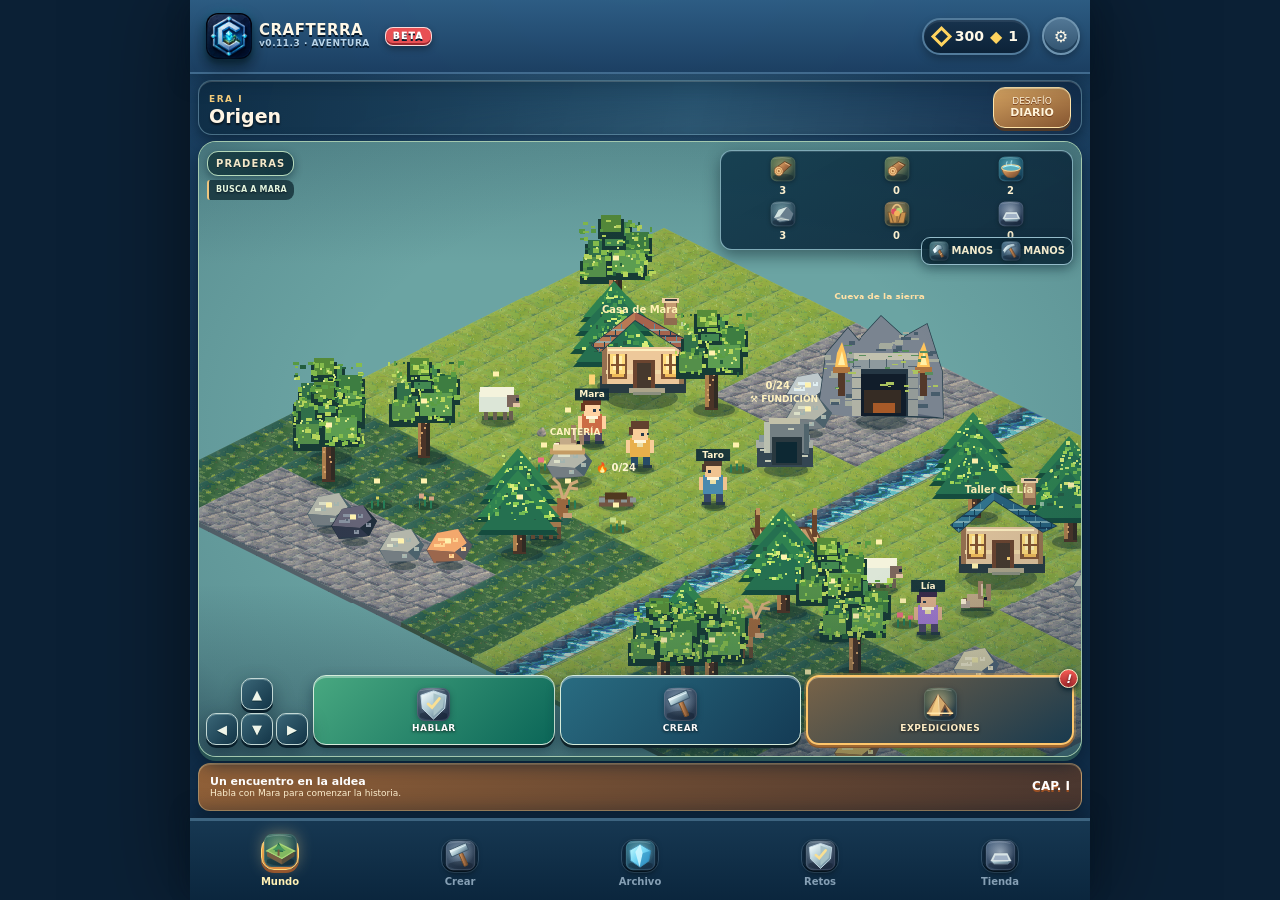
==== commit 6961da92: "feat(ui): add guided objective overlay in world and one-tap recipe book button in crafting" ====
--- a/index.html
+++ b/index.html
@@ -1,8 +1,8 @@
-<!doctype html><html lang="es"><head><meta charset="utf-8"><meta name="viewport" content="width=device-width,initial-scale=1,viewport-fit=cover,user-scalable=no"><meta name="theme-color" content="#112b3e"><meta name="description" content="CRAFTERRA — De una piedra a las estrellas."><link rel="manifest" href="manifest.webmanifest"><link rel="icon" type="image/png" sizes="64x64" href="assets/favicon-64.png"><link rel="apple-touch-icon" href="assets/apple-touch-icon.png"><link rel="stylesheet" href="css/game.css?v=0.2.32-visualb1"><link rel="stylesheet" href="css/adventure-world.css?v=0.8.0-premium3"><link rel="stylesheet" href="css/craft-layout.css?v=0.8.2"><link rel="stylesheet" href="css/world-premium.css?v=0.11.3"><title>CRAFTERRA</title></head><body>
+<!doctype html><html lang="es"><head><meta charset="utf-8"><meta name="viewport" content="width=device-width,initial-scale=1,viewport-fit=cover,user-scalable=no"><meta name="theme-color" content="#112b3e"><meta name="description" content="CRAFTERRA — De una piedra a las estrellas."><link rel="manifest" href="manifest.webmanifest"><link rel="icon" type="image/png" sizes="64x64" href="assets/favicon-64.png"><link rel="apple-touch-icon" href="assets/apple-touch-icon.png"><link rel="stylesheet" href="css/game.css?v=0.2.32-visualb1"><link rel="stylesheet" href="css/adventure-world.css?v=0.8.0-premium3"><link rel="stylesheet" href="css/craft-layout.css?v=0.8.2"><link rel="stylesheet" href="css/world-premium.css?v=0.11.3"><link rel="stylesheet" href="css/mission-guide.css?v=0.12.0"><title>CRAFTERRA</title></head><body>
 <div id="splash"><div class="splash-brand"><img src="assets/crafterra-emblem.png" alt="CRAFTERRA"><strong>CRAFTERRA</strong><small>DE UNA PIEDRA A LAS ESTRELLAS</small></div><div class="loader"></div></div>
 <div id="app" hidden><header><button class="brand" data-view="world"><img src="assets/crafterra-emblem.png" alt=""><span>CRAFTERRA<small>v0.11.3 · AVENTURA</small></span><b class="beta-badge">BETA</b></button><div class="wallet"><span class="coin"></span><b id="coins">0</b><span>◆</span><b id="level">1</b></div><button class="iconbtn" id="settingsBtn" aria-label="Ajustes">⚙</button></header>
-<main><section id="view-world" class="view active"><div class="world-head"><div><small id="eraLabel">ERA I</small><h1 id="eraName">Naturaleza</h1><p id="missionHint">Explora el valle y habla con sus habitantes.</p></div><button id="dailyBtn" class="daily">DESAFÍO<br><b>DIARIO</b></button></div><div id="world" class="adventure-world" aria-label="Mundo isométrico interactivo"></div><div id="questStrip" class="adventure-quest"></div><section id="expeditionPanel" class="expedition-panel" role="dialog" aria-label="Expediciones" aria-modal="false" hidden></section></section>
-<section id="view-craft" class="view"><div class="panel-title"><div><small>TALLER</small><h2>Laboratorio de ideas</h2></div><button id="clearBoard">Limpiar</button></div><div id="stationBar" aria-label="Estaciones de fabricación"></div><div id="craftBoard" aria-label="Mesa de fabricación de dos ingredientes"><p class="board-help">ELIGE DOS MATERIALES</p><div class="craft-slots" aria-hidden="true"><div class="craft-slot"><span>1</span><small>INGREDIENTE</small></div><div class="craft-slot"><span>2</span><small>INGREDIENTE</small></div></div><button id="combineBoard" class="craft-combine" disabled type="button">⚒ FUSIONAR</button></div><div class="inventory"><div class="inventory-head"><div class="inventory-heading"><b>MATERIALES</b><small id="inventoryCount"></small></div><select id="inventoryFilter" aria-label="Mostrar materiales"><option value="owned">Disponibles</option><option value="all">Descubiertos</option></select><input id="itemSearch" placeholder="Buscar..." aria-label="Buscar material"></div><div id="inventoryGrid"></div><p id="inventoryEmpty" hidden>No hay materiales que coincidan.</p></div></section>
+<main><section id="view-world" class="view active"><div class="world-head"><div><small id="eraLabel">ERA I</small><h1 id="eraName">Naturaleza</h1><p id="missionHint">Explora el valle y habla con sus habitantes.</p></div><button id="dailyBtn" class="daily">DESAFÍO<br><b>DIARIO</b></button></div><div id="world" class="adventure-world" aria-label="Mundo isométrico interactivo"></div><div id="questStrip" class="adventure-quest"></div><section id="ironGuidePanel" role="dialog" aria-label="Guía de misión" aria-modal="false" class="quest-guide-sheet" hidden></section><section id="expeditionPanel" class="expedition-panel" role="dialog" aria-label="Expediciones" aria-modal="false" hidden></section></section>
+<section id="view-craft" class="view"><div class="panel-title"><div><small>TALLER</small><h2>Laboratorio de ideas</h2></div><div class="craft-header-tools"><button id="recipesBtn" type="button">📖 Recetas</button><button id="clearBoard">Limpiar</button></div></div><div id="stationBar" aria-label="Estaciones de fabricación"></div><div id="craftBoard" aria-label="Mesa de fabricación de dos ingredientes"><p class="board-help">ELIGE DOS MATERIALES</p><div class="craft-slots" aria-hidden="true"><div class="craft-slot"><span>1</span><small>INGREDIENTE</small></div><div class="craft-slot"><span>2</span><small>INGREDIENTE</small></div></div><button id="combineBoard" class="craft-combine" disabled type="button">⚒ FUSIONAR</button></div><div class="inventory"><div class="inventory-head"><div class="inventory-heading"><b>MATERIALES</b><small id="inventoryCount"></small></div><select id="inventoryFilter" aria-label="Mostrar materiales"><option value="owned">Disponibles</option><option value="all">Descubiertos</option></select><input id="itemSearch" placeholder="Buscar..." aria-label="Buscar material"></div><div id="inventoryGrid"></div><p id="inventoryEmpty" hidden>No hay materiales que coincidan.</p></div></section>
 <section id="view-book" class="view"><div class="panel-title"><div><small>ARCHIVO DEL INVENTOR</small><h2>Enciclopedia</h2></div><b id="bookCount"></b></div><div class="book-tabs"><button class="selected" data-book-mode="items">Objetos</button><button data-book-mode="hints">Mis pistas <span id="hintBookCount">0</span></button></div><div id="filters" class="filters"></div><div id="bookGrid" class="book-grid"></div><div id="hintLibrary" class="hint-library" hidden></div></section>
 <section id="view-goals" class="view"><div class="panel-title"><div><small>RUMBO AL FUTURO</small><h2>Misiones y puzles</h2></div></div><div class="tabs"><button class="selected" data-goal="missions">Misiones</button><button data-goal="puzzles">Puzles</button><button data-goal="collections">Colecciones</button><button data-goal="achievements">Logros</button></div><div id="goalsList"></div></section>
 <section id="view-shop" class="view"><div class="panel-title"><div><small>SUMINISTROS</small><h2>Tienda del inventor</h2></div></div><div id="shopList"></div></section></main>
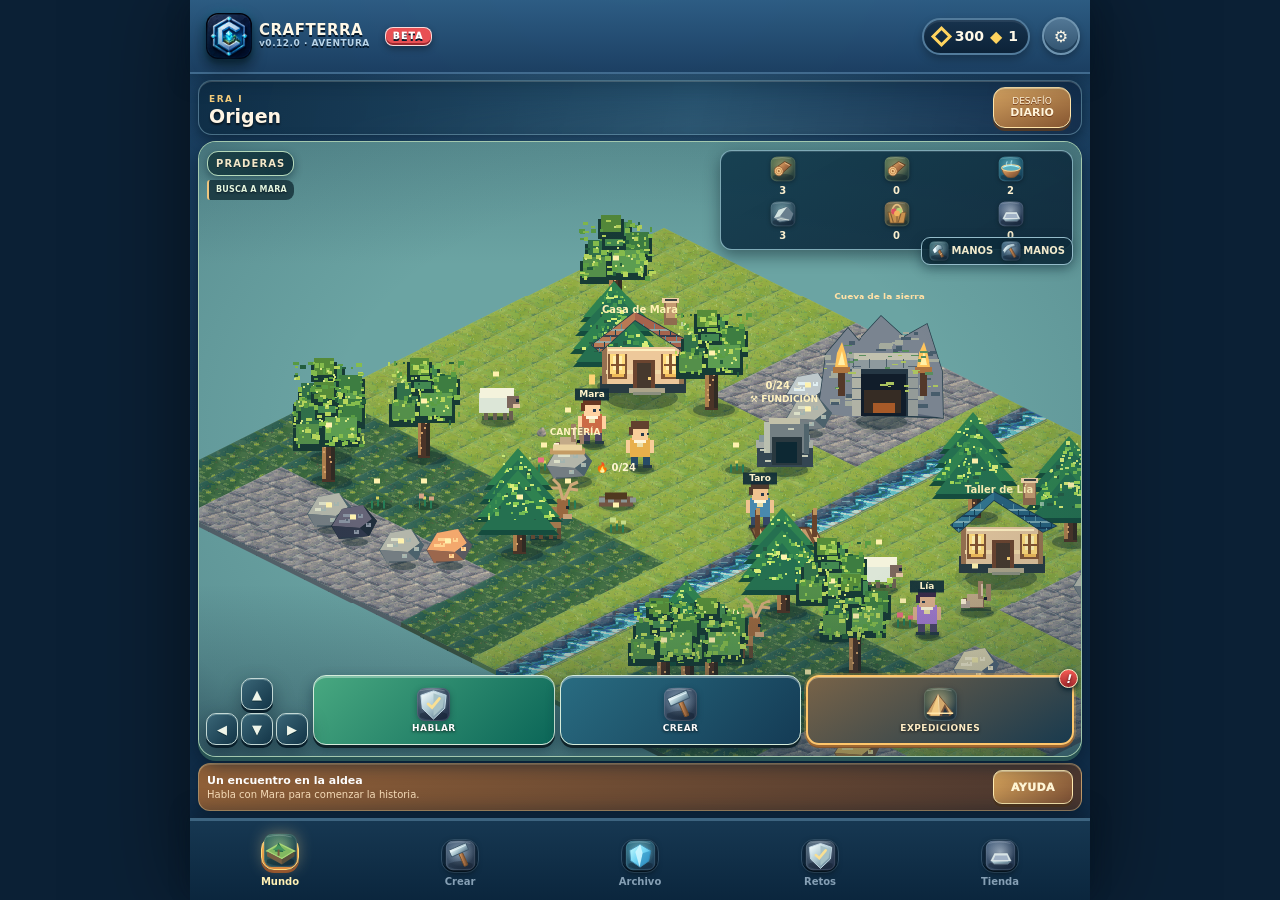
==== commit 88bdf5de: "release(guide): refresh index.html cache for guided crafting and six-stage mission v0.12.0" ====
--- a/index.html
+++ b/index.html
@@ -1,6 +1,6 @@
 <!doctype html><html lang="es"><head><meta charset="utf-8"><meta name="viewport" content="width=device-width,initial-scale=1,viewport-fit=cover,user-scalable=no"><meta name="theme-color" content="#112b3e"><meta name="description" content="CRAFTERRA — De una piedra a las estrellas."><link rel="manifest" href="manifest.webmanifest"><link rel="icon" type="image/png" sizes="64x64" href="assets/favicon-64.png"><link rel="apple-touch-icon" href="assets/apple-touch-icon.png"><link rel="stylesheet" href="css/game.css?v=0.2.32-visualb1"><link rel="stylesheet" href="css/adventure-world.css?v=0.8.0-premium3"><link rel="stylesheet" href="css/craft-layout.css?v=0.8.2"><link rel="stylesheet" href="css/world-premium.css?v=0.11.3"><link rel="stylesheet" href="css/mission-guide.css?v=0.12.0"><title>CRAFTERRA</title></head><body>
 <div id="splash"><div class="splash-brand"><img src="assets/crafterra-emblem.png" alt="CRAFTERRA"><strong>CRAFTERRA</strong><small>DE UNA PIEDRA A LAS ESTRELLAS</small></div><div class="loader"></div></div>
-<div id="app" hidden><header><button class="brand" data-view="world"><img src="assets/crafterra-emblem.png" alt=""><span>CRAFTERRA<small>v0.11.3 · AVENTURA</small></span><b class="beta-badge">BETA</b></button><div class="wallet"><span class="coin"></span><b id="coins">0</b><span>◆</span><b id="level">1</b></div><button class="iconbtn" id="settingsBtn" aria-label="Ajustes">⚙</button></header>
+<div id="app" hidden><header><button class="brand" data-view="world"><img src="assets/crafterra-emblem.png" alt=""><span>CRAFTERRA<small>v0.12.0 · AVENTURA</small></span><b class="beta-badge">BETA</b></button><div class="wallet"><span class="coin"></span><b id="coins">0</b><span>◆</span><b id="level">1</b></div><button class="iconbtn" id="settingsBtn" aria-label="Ajustes">⚙</button></header>
 <main><section id="view-world" class="view active"><div class="world-head"><div><small id="eraLabel">ERA I</small><h1 id="eraName">Naturaleza</h1><p id="missionHint">Explora el valle y habla con sus habitantes.</p></div><button id="dailyBtn" class="daily">DESAFÍO<br><b>DIARIO</b></button></div><div id="world" class="adventure-world" aria-label="Mundo isométrico interactivo"></div><div id="questStrip" class="adventure-quest"></div><section id="ironGuidePanel" role="dialog" aria-label="Guía de misión" aria-modal="false" class="quest-guide-sheet" hidden></section><section id="expeditionPanel" class="expedition-panel" role="dialog" aria-label="Expediciones" aria-modal="false" hidden></section></section>
 <section id="view-craft" class="view"><div class="panel-title"><div><small>TALLER</small><h2>Laboratorio de ideas</h2></div><div class="craft-header-tools"><button id="recipesBtn" type="button">📖 Recetas</button><button id="clearBoard">Limpiar</button></div></div><div id="stationBar" aria-label="Estaciones de fabricación"></div><div id="craftBoard" aria-label="Mesa de fabricación de dos ingredientes"><p class="board-help">ELIGE DOS MATERIALES</p><div class="craft-slots" aria-hidden="true"><div class="craft-slot"><span>1</span><small>INGREDIENTE</small></div><div class="craft-slot"><span>2</span><small>INGREDIENTE</small></div></div><button id="combineBoard" class="craft-combine" disabled type="button">⚒ FUSIONAR</button></div><div class="inventory"><div class="inventory-head"><div class="inventory-heading"><b>MATERIALES</b><small id="inventoryCount"></small></div><select id="inventoryFilter" aria-label="Mostrar materiales"><option value="owned">Disponibles</option><option value="all">Descubiertos</option></select><input id="itemSearch" placeholder="Buscar..." aria-label="Buscar material"></div><div id="inventoryGrid"></div><p id="inventoryEmpty" hidden>No hay materiales que coincidan.</p></div></section>
 <section id="view-book" class="view"><div class="panel-title"><div><small>ARCHIVO DEL INVENTOR</small><h2>Enciclopedia</h2></div><b id="bookCount"></b></div><div class="book-tabs"><button class="selected" data-book-mode="items">Objetos</button><button data-book-mode="hints">Mis pistas <span id="hintBookCount">0</span></button></div><div id="filters" class="filters"></div><div id="bookGrid" class="book-grid"></div><div id="hintLibrary" class="hint-library" hidden></div></section>
@@ -25,4 +25,4 @@
  }
  splash.innerHTML='<div style="max-width:320px;padding:24px;text-align:center;color:#fff;font-family:system-ui"><img src="assets/crafterra-emblem.png?v=0.2.4" alt="" style="width:96px;border-radius:22px"><h2 style="margin:14px 0 8px">No se pudo iniciar CRAFTERRA</h2><p style="opacity:.8;font-size:14px">La caché ya fue reparada. Vuelve a cargar esta página. Si persiste, abre la versión con <b>?repair=1</b>.</p><small style="opacity:.55">'+(window.__CRAF_LAST_ERROR||'Módulo principal no iniciado')+'</small></div>';
 },5000);
-</script><script type="module" src="js/app.js?v=0.11.3-camera"></script></body></html>
+</script><script type="module" src="js/app.js?v=0.12.0-guide"></script></body></html>
--- a/css/mission-guide.css
+++ b/css/mission-guide.css
@@ -0,0 +1,104 @@
+/* CRAFTERRA 0.12 — guía contextual. Sin desplazamientos anidados en Mundo. */
+#view-world #questStrip.adventure-quest{grid-template-columns:minmax(0,1fr) 80px;gap:5px;padding:6px 8px}
+#view-world #questStrip .quest-summary{min-width:0;display:flex;flex-direction:column;gap:2px;justify-content:center}
+#view-world #questStrip .quest-summary b{font-size:11px;overflow:hidden;text-overflow:ellipsis;white-space:nowrap}
+#view-world #questStrip .quest-summary small{color:#f9dfbb;overflow:hidden;text-overflow:ellipsis;white-space:nowrap;font-size:10px}
+#view-world #questStrip .quest-help{
+ grid-column:2;grid-row:1;align-self:center;width:100%;
+ min-height:34px;display:flex;align-items:center;justify-content:center;gap:4px;
+ border:1px solid #ffebb1;border-radius:9px;
+ background:linear-gradient(135deg,#d1a05a,#7d5135);
+ box-shadow:inset 0 1px #fff7d475,0 3px 0 #50351e;
+ font-size:11px;font-weight:950;color:#fff5d5;letter-spacing:.4px;
+}
+#view-world #questStrip .quest-help:active{transform:translateY(2px)}
+#view-world #ironGuidePanel.quest-guide-sheet{
+ position:absolute;z-index:17;top:auto;bottom:5px;left:6px;right:6px;
+ width:auto;max-height:min(80%,650px);min-height:0;
+ display:flex;flex-direction:column;gap:7px;
+ padding:12px 12px 13px;
+ border:2px solid #ebcf9f;border-radius:17px;
+ background:linear-gradient(145deg,#24546cfb,#102e45fd 63%,#10263dfb);
+ box-shadow:0 0 0 4px #0a2036bd,0 13px 34px #03101dbe,inset 0 2px #e0f5d36b;
+ color:#fbf4df;overflow:hidden!important;
+}
+#view-world #ironGuidePanel[hidden]{display:none!important}
+.quest-guide-head{display:flex;align-items:center;gap:9px;min-height:37px;flex:0 0 auto}
+.quest-guide-head .adv-art-sm{width:38px;height:38px;flex:none}
+.quest-guide-head>div{flex:1;min-width:0}
+.quest-guide-head small{font-size:9px;letter-spacing:1.5px;color:#93e8c0;font-weight:900}
+.quest-guide-head b{display:block;font-size:15px;line-height:1.15}
+.quest-guide-close{border:1px solid #e5d8b3;border-radius:50%;width:32px;height:32px;flex:none;background:#193e52;color:#ffedcf;font-size:22px;line-height:24px}
+.quest-guide-steps{display:grid;grid-template-columns:repeat(3,minmax(0,1fr));gap:5px;flex:0 0 auto}
+.quest-guide-step{
+ position:relative;display:flex;align-items:center;gap:5px;
+ min-width:0;min-height:41px;padding:4px 5px;
+ border:1px solid #7299a3;border-radius:9px;
+ background:#102e43b8;color:#d3e3da;
+}
+.quest-guide-step .adv-art-xs{width:24px;height:24px;flex:none}
+.quest-guide-step span{font-size:9px;line-height:1.14;font-weight:800;overflow-wrap:anywhere}
+.quest-guide-step.done{border-color:#70bf96;background:#215948a3}
+.quest-guide-step.active{border:2px solid #ffe4a3;background:#705639a8;color:#fff7d4}
+.quest-guide-step::after{content:'';position:absolute;top:1px;right:3px;font-size:10px}
+.quest-guide-step.done::after{content:'✓';color:#c4ffcf}
+.quest-guide-focus{display:flex;flex-direction:column;gap:5px;min-height:0;flex:0 1 auto;padding:9px;border:1px solid #6f9eab;border-radius:13px;background:linear-gradient(140deg,#153a50,#143244)}
+.quest-guide-focus>small{font-size:10px;letter-spacing:1.2px;color:#a5e2d8;font-weight:900}
+.quest-guide-focus>h3{font-size:16px;line-height:1.18;color:#ffdfa3;margin:0}
+.quest-guide-focus>p{font-size:11px;line-height:1.35;color:#d6e7dd;margin:0;max-height:47px;overflow:hidden}
+.quest-guide-recipe{display:flex;flex-wrap:wrap;gap:5px;align-items:center}
+.quest-guide-recipe>span{border:1px solid #7f9ca7;background:#0a2839;border-radius:7px;padding:4px 6px;font-size:10px;font-weight:850}
+.quest-guide-recipe>span.missing{border-color:#f3bd86;color:#ffd4ad}
+.quest-guide-recipe>span.ready{border-color:#70cb9a;color:#b8ffd8}
+.quest-guide-extra{font-size:10px;line-height:1.27;color:#f2dda5}
+.quest-guide-progress{display:flex;justify-content:space-between;gap:8px;align-items:center;flex:0 0 auto}
+.quest-guide-progress small{font-size:10px;color:#c7e0d2}
+.quest-guide-progress b{font-size:11px;color:#ffe1a6}
+.quest-guide-go{
+ display:flex;align-items:center;justify-content:center;gap:7px;
+ flex:0 0 auto;width:100%;min-height:47px;
+ padding:7px;border-radius:12px;border:1px solid #ceffd0;
+ color:#fff9e6;background:linear-gradient(155deg,#56cc95,#247f63);
+ box-shadow:inset 0 1px #edffee,0 4px 0 #104735;
+ font-weight:950;font-size:14px;
+}
+.quest-guide-go .adv-art-xs{width:26px;height:26px}
+.quest-guide-go:disabled{opacity:.63}
+.quest-guide-footer{font-size:10px;line-height:1.25;color:#bfd9d0;max-height:27px;overflow:hidden}
+#view-craft .craft-header-tools{display:flex;align-items:center;gap:5px;flex:none}
+#view-craft #recipesBtn{
+ padding:9px 9px;min-height:35px;
+ border:1px solid #f0dda2;border-radius:10px;
+ color:#ffebc0;background:linear-gradient(140deg,#81663e,#304658);
+ font-size:11px;font-weight:900;white-space:nowrap;
+}
+#view-craft .panel-title h2{max-width:170px}
+.recipe-book-intro{font-size:12px;color:#cde4dc;margin:3px 0 9px}
+.recipe-book-cards{display:grid;grid-template-columns:1fr;gap:8px;padding:4px 2px}
+.recipe-book-card{display:flex;align-items:center;gap:8px;padding:8px;border-radius:11px;border:1px solid #729aab;background:#123c50}
+.recipe-book-card .adv-art-sm{width:30px;height:30px}
+.recipe-book-card>div{flex:1;min-width:0}
+.recipe-book-card b{font-size:12px;display:block}
+.recipe-book-card small{font-size:10px;color:#bddbd1;display:block;line-height:1.35}
+.recipe-book-card button{font-size:11px;font-weight:850;border:1px solid #d0dcaa;background:#2e806b;border-radius:8px;padding:7px 10px;color:#fff4dc}
+.recipe-book-card button:disabled{opacity:.46}
+.recipe-book-header{display:flex;gap:8px;align-items:center}
+.recipe-book-header input{min-width:0;flex:1;padding:8px;font-size:13px;border-radius:8px;border:1px solid #83a7b0;background:#193c4d;color:#fff}
+@media(max-height:730px){
+ #view-world #ironGuidePanel.quest-guide-sheet{max-height:90%;padding:7px 8px;gap:5px}
+ .quest-guide-step{min-height:34px;padding:3px}
+ .quest-guide-step span{font-size:8px}
+ .quest-guide-step .adv-art-xs{width:20px;height:20px}
+ .quest-guide-head{min-height:29px}
+ .quest-guide-head b{font-size:13px}
+ .quest-guide-focus{padding:7px;gap:4px}
+ .quest-guide-focus>h3{font-size:14px}
+ .quest-guide-go{min-height:37px;font-size:12px}
+}
+@media(max-width:380px){
+ #view-world #ironGuidePanel.quest-guide-sheet{left:3px;right:3px;padding:8px}
+ .quest-guide-step{gap:2px}
+ .quest-guide-step span{font-size:8px}
+ .quest-guide-focus>p{font-size:10px}
+ #view-craft #recipesBtn{padding:7px 6px;font-size:10px}
+}
